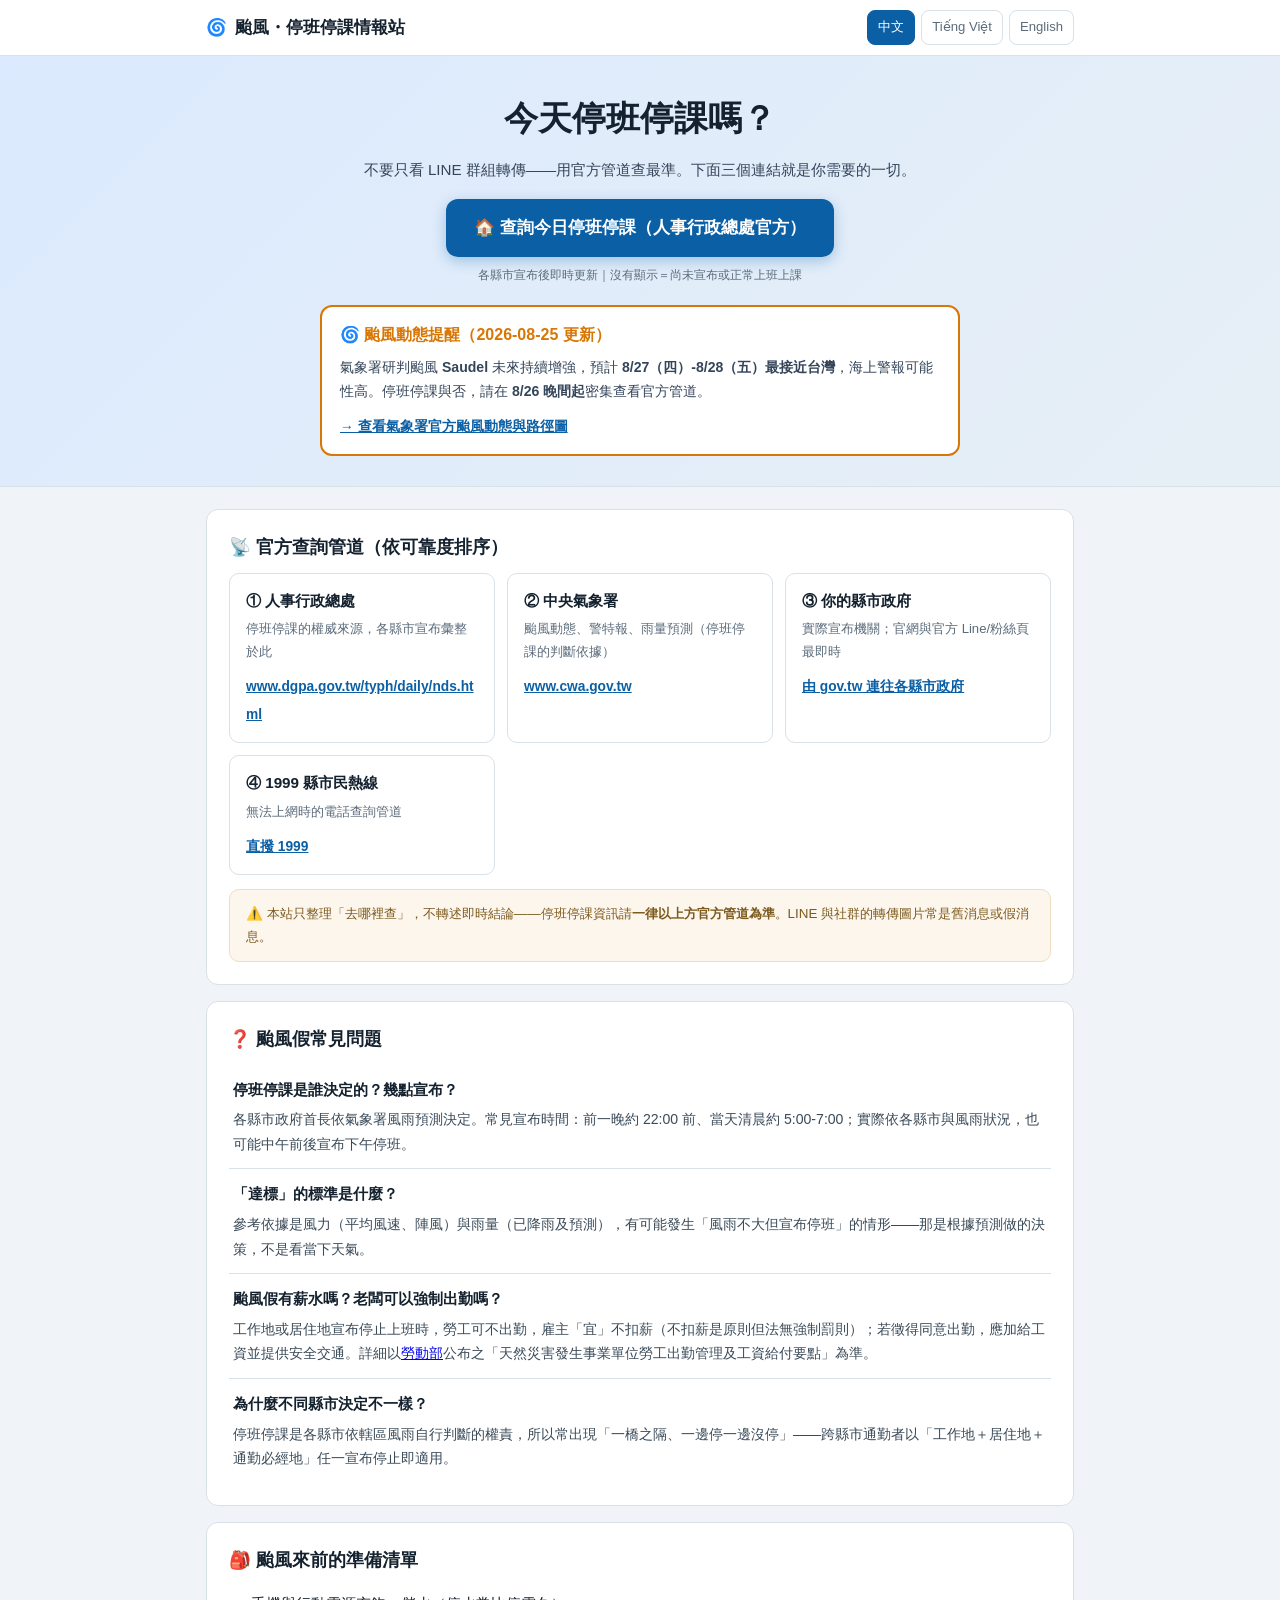
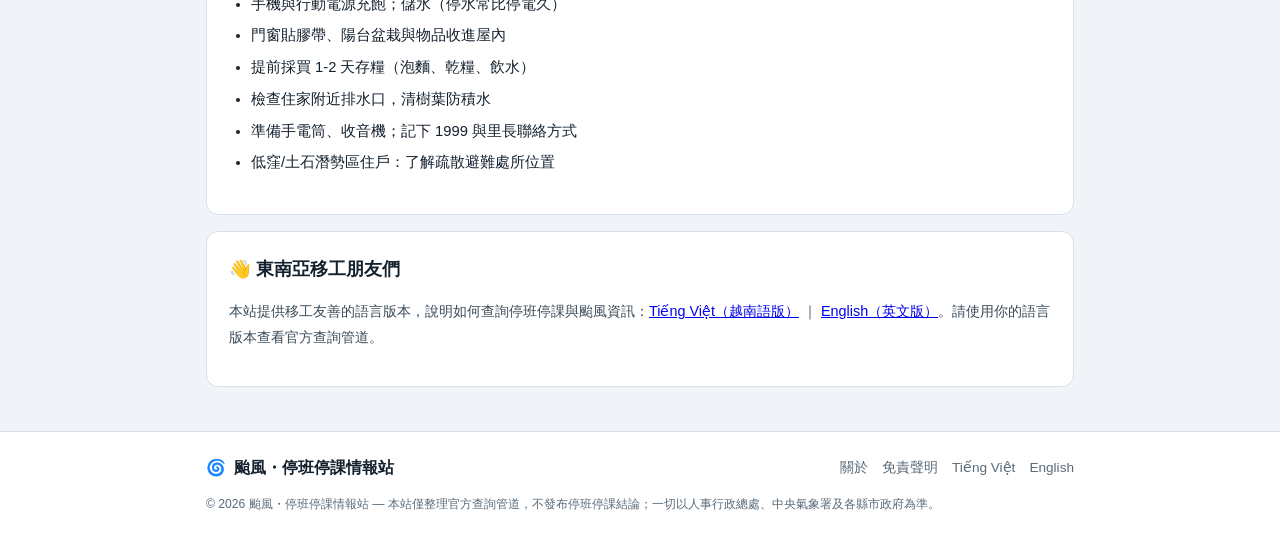
==== index.html @ dcb20fd7 "颱風 Saudel 動態提醒（8/27-28 最接近，CWA 官方連結）——200K+ 訊號時效更新" ====
<!DOCTYPE html>
<html lang="zh-Hant">
<head>
<meta charset="UTF-8">
<meta name="viewport" content="width=device-width, initial-scale=1.0">
<title>今天停班停課嗎？颱風假查詢管道總整理【2026 颱風季】— 颱風・停班停課情報站</title>
<meta name="description" content="颱風假去哪查最準？人事行政總處官方停班停課頁、氣象署颱風動態、各縣市管道一次整理，附颱風假 QA（誰決定、幾點宣布、勞工出勤權益）與防災清單。資訊一律以官方為準。">
<meta name="keywords" content="停班停課, 颱風假, 今天停班停課嗎, 颱風 動態, 停班停課 查詢, 颱風假 勞工權益, 颱風 防災">
<meta name="robots" content="index, follow">
<link rel="canonical" href="https://yam4111887-gif.github.io/typhoon-info/">
<link rel="alternate" hreflang="zh-Hant" href="https://yam4111887-gif.github.io/typhoon-info/">
<link rel="alternate" hreflang="vi" href="https://yam4111887-gif.github.io/typhoon-info/vi/">
<link rel="alternate" hreflang="en" href="https://yam4111887-gif.github.io/typhoon-info/en/">
<meta property="og:type" content="website">
<meta property="og:site_name" content="颱風・停班停課情報站">
<meta property="og:title" content="今天停班停課嗎？官方查詢管道總整理">
<meta property="og:description" content="人事行政總處、氣象署、各縣市管道一次整理＋颱風假 QA。以官方公布為準。">
<link rel="stylesheet" href="style.css">
<script type="application/ld+json">
{
  "@context": "https://schema.org",
  "@type": "FAQPage",
  "mainEntity": [
    { "@type": "Question", "name": "今天到底有沒有停班停課？去哪裡查最準？", "acceptedAnswer": { "@type": "Answer", "text": "最權威的來源是人事行政總處的天然災害停止上班及上課情形頁面，各地方政府宣布後會即時更新；電視與新聞 App 的跑馬燈常有延遲或誤傳，務必以官方頁面為準。" } },
    { "@type": "Question", "name": "颱風假是誰決定的？幾點會宣布？", "acceptedAnswer": { "@type": "Answer", "text": "停班停課由各縣市政府首長依據中央氣象署的風雨預測決定，通常在前一晚（約夜間 10 點前後）或當天清晨（約 5-7 點）宣布，實際時間依各縣市而定。" } },
    { "@type": "Question", "name": "颱風假有薪水嗎？勞工出勤的規定是什麼？", "acceptedAnswer": { "@type": "Answer", "text": "「天然災害停止上班」適用於勞工的原則是：工作地、居住地或上下班必經地宣布停止上班時，勞工可以不出勤，雇主宜不扣薪；若雇主徵得勞工同意出勤，應加給工資並提供交通工具或津貼。詳細規範以勞動部「天然災害發生事業單位勞工出勤管理及工資給付要點」為準。" } }
  ]
}
</script>
</head>
<body>
<header class="site-header">
  <div class="nav-inner">
    <a class="logo" href="index.html"><span class="mark">🌀</span>颱風・停班停課情報站</a>
    <nav class="lang-switch">
      <a class="on" href="index.html">中文</a>
      <a href="vi/">Tiếng Việt</a>
      <a href="en/">English</a>
    </nav>
  </div>
</header>

<section id="hero">
  <h1>今天停班停課嗎？</h1>
  <p class="hero-sub">不要只看 LINE 群組轉傳——用官方管道查最準。下面三個連結就是你需要的一切。</p>
  <a class="btn-big" href="https://www.dgpa.gov.tw/typh/daily/nds.html" target="_blank" rel="noopener">🏠 查詢今日停班停課（人事行政總處官方）</a>
  <span class="btn-note">各縣市宣布後即時更新｜沒有顯示＝尚未宣布或正常上班上課</span>
  <div style="margin-top:18px;background:#fff;border:2px solid #d97706;border-radius:12px;padding:14px 18px;max-width:640px;margin-left:auto;margin-right:auto;text-align:left">
    <strong style="color:#d97706">🌀 颱風動態提醒（2026-08-25 更新）</strong>
    <p style="margin:6px 0 8px;font-size:.88rem;color:#34455a">氣象署研判颱風 <strong>Saudel</strong> 未來持續增強，預計 <strong>8/27（四）-8/28（五）最接近台灣</strong>，海上警報可能性高。停班停課與否，請在 <strong>8/26 晚間起</strong>密集查看官方管道。</p>
    <a style="color:#0b5fa5;font-weight:600;font-size:.86rem" href="https://www.cwa.gov.tw/C/E/TY/TY.html" target="_blank" rel="noopener">→ 查看氣象署官方颱風動態與路徑圖</a>
  </div>
</section>

<main>
  <section class="card">
    <h2>📡 官方查詢管道（依可靠度排序）</h2>
    <div class="channel-grid">
      <div class="channel">
        <h3>① 人事行政總處</h3>
        <p>停班停課的權威來源，各縣市宣布彙整於此</p>
        <a href="https://www.dgpa.gov.tw/typh/daily/nds.html" target="_blank" rel="noopener">www.dgpa.gov.tw/typh/daily/nds.html</a>
      </div>
      <div class="channel">
        <h3>② 中央氣象署</h3>
        <p>颱風動態、警特報、雨量預測（停班停課的判斷依據）</p>
        <a href="https://www.cwa.gov.tw/C/E/index.html" target="_blank" rel="noopener">www.cwa.gov.tw</a>
      </div>
      <div class="channel">
        <h3>③ 你的縣市政府</h3>
        <p>實際宣布機關；官網與官方 Line/粉絲頁最即時</p>
        <a href="https://www.gov.tw" target="_blank" rel="noopener">由 gov.tw 連往各縣市政府</a>
      </div>
      <div class="channel">
        <h3>④ 1999 縣市民熱線</h3>
        <p>無法上網時的電話查詢管道</p>
        <a href="tel:1999">直撥 1999</a>
      </div>
    </div>
    <div class="notice">⚠️ 本站只整理「去哪裡查」，不轉述即時結論——停班停課資訊請<strong>一律以上方官方管道為準</strong>。LINE 與社群的轉傳圖片常是舊消息或假消息。</div>
  </section>

  <section class="card">
    <h2>❓ 颱風假常見問題</h2>
    <div class="faq-item">
      <h3>停班停課是誰決定的？幾點宣布？</h3>
      <p>各縣市政府首長依氣象署風雨預測決定。常見宣布時間：前一晚約 22:00 前、當天清晨約 5:00-7:00；實際依各縣市與風雨狀況，也可能中午前後宣布下午停班。</p>
    </div>
    <div class="faq-item">
      <h3>「達標」的標準是什麼？</h3>
      <p>參考依據是風力（平均風速、陣風）與雨量（已降雨及預測），有可能發生「風雨不大但宣布停班」的情形——那是根據預測做的決策，不是看當下天氣。</p>
    </div>
    <div class="faq-item">
      <h3>颱風假有薪水嗎？老闆可以強制出勤嗎？</h3>
      <p>工作地或居住地宣布停止上班時，勞工可不出勤，雇主「宜」不扣薪（不扣薪是原則但法無強制罰則）；若徵得同意出勤，應加給工資並提供安全交通。詳細以<a href="https://www.mol.gov.tw" target="_blank" rel="noopener">勞動部</a>公布之「天然災害發生事業單位勞工出勤管理及工資給付要點」為準。</p>
    </div>
    <div class="faq-item">
      <h3>為什麼不同縣市決定不一樣？</h3>
      <p>停班停課是各縣市依轄區風雨自行判斷的權責，所以常出現「一橋之隔、一邊停一邊沒停」——跨縣市通勤者以「工作地＋居住地＋通勤必經地」任一宣布停止即適用。</p>
    </div>
  </section>

  <section class="card">
    <h2>🎒 颱風來前的準備清單</h2>
    <ul class="check-list">
      <li>手機與行動電源充飽；儲水（停水常比停電久）</li>
      <li>門窗貼膠帶、陽台盆栽與物品收進屋內</li>
      <li>提前採買 1-2 天存糧（泡麵、乾糧、飲水）</li>
      <li>檢查住家附近排水口，清樹葉防積水</li>
      <li>準備手電筒、收音機；記下 1999 與里長聯絡方式</li>
      <li>低窪/土石潛勢區住戶：了解疏散避難處所位置</li>
    </ul>
  </section>

  <section class="card">
    <h2>👋 東南亞移工朋友們</h2>
    <p style="font-size:.9rem;color:#3a4a58">本站提供移工友善的語言版本，說明如何查詢停班停課與颱風資訊：<a href="vi/">Tiếng Việt（越南語版）</a> ｜ <a href="en/">English（英文版）</a>。請使用你的語言版本查看官方查詢管道。</p>
  </section>
</main>

<footer>
  <div class="footer-inner">
    <div class="logo" style="font-size:1rem"><span class="mark">🌀</span>颱風・停班停課情報站</div>
    <nav class="footer-links">
      <a href="about.html">關於</a>
      <a href="disclaimer.html">免責聲明</a>
      <a href="vi/">Tiếng Việt</a>
      <a href="en/">English</a>
    </nav>
    <div class="footer-note">© 2026 颱風・停班停課情報站 — 本站僅整理官方查詢管道，不發布停班停課結論；一切以人事行政總處、中央氣象署及各縣市政府為準。</div>
  </div>
</footer>
</body>
</html>
---- style.css ----
:root {
  --bg: #f0f4f8;
  --card: #ffffff;
  --text: #14212e;
  --muted: #5b6b7a;
  --primary: #0b5fa5;
  --primary-dark: #094c86;
  --alert: #d97706;
  --border: #d8e0e8;
  --radius: 12px;
}

* { box-sizing: border-box; }

body {
  margin: 0;
  font-family: "Segoe UI", "Microsoft JhengHei", "PingFang TC", sans-serif;
  background: var(--bg);
  color: var(--text);
  line-height: 1.75;
}

.site-header { background: var(--card); border-bottom: 1px solid var(--border); position: sticky; top: 0; z-index: 10; }
.nav-inner { max-width: 900px; margin: 0 auto; padding: 10px 16px; display: flex; align-items: center; gap: 14px; }
.logo { font-weight: 800; font-size: 1.05rem; color: var(--text); text-decoration: none; display: inline-flex; align-items: center; gap: 8px; }
.logo .mark { color: var(--primary); }
.lang-switch { margin-left: auto; display: flex; gap: 6px; }
.lang-switch a { font-size: .82rem; padding: 5px 10px; border-radius: 8px; text-decoration: none; color: var(--muted); border: 1px solid var(--border); }
.lang-switch a.on, .lang-switch a:hover { color: #fff; background: var(--primary); border-color: var(--primary); }

#hero { background: linear-gradient(135deg, #dbeafe 0%, #e7eff6 100%); border-bottom: 1px solid var(--border); text-align: center; padding: 34px 16px 30px; }
#hero h1 { margin: 0 0 8px; font-size: clamp(1.5rem, 4.5vw, 2.1rem); }
.hero-sub { max-width: 620px; margin: 0 auto 16px; color: #34455a; font-size: .95rem; }

.btn-big {
  display: inline-flex; align-items: center; gap: 8px; background: var(--primary); color: #fff;
  font-size: 1.05rem; font-weight: 700; padding: 14px 28px; border-radius: 12px; text-decoration: none;
  box-shadow: 0 4px 14px rgba(11, 95, 165, .3);
}
.btn-big:hover { background: var(--primary-dark); }
.btn-note { display: block; margin-top: 8px; font-size: .78rem; color: var(--muted); }

main { max-width: 900px; margin: 22px auto 44px; padding: 0 16px; }

.card { background: var(--card); border: 1px solid var(--border); border-radius: var(--radius); padding: 22px; margin-top: 16px; }
.card h2 { margin: 0 0 10px; font-size: 1.1rem; }

.channel-grid { display: grid; grid-template-columns: repeat(auto-fit, minmax(250px, 1fr)); gap: 12px; }
.channel { border: 1px solid var(--border); border-radius: 10px; padding: 14px 16px; }
.channel h3 { margin: 0 0 4px; font-size: .95rem; }
.channel p { margin: 0 0 8px; font-size: .82rem; color: var(--muted); }
.channel a { color: var(--primary); font-size: .86rem; font-weight: 600; word-break: break-all; }

.faq-item { border-bottom: 1px solid var(--border); padding: 12px 4px; }
.faq-item:last-child { border-bottom: none; }
.faq-item h3 { margin: 0 0 4px; font-size: .95rem; }
.faq-item p { margin: 0; font-size: .88rem; color: #3a4a58; }

.notice { background: #fdf6ec; border: 1px solid #f0dcc0; border-radius: 10px; padding: 12px 16px; font-size: .84rem; color: #7c5a1e; margin-top: 14px; }
.notice a, .page a { color: var(--primary); }

.check-list { padding-left: 22px; }
.check-list li { margin: 6px 0; font-size: .92rem; }

.page { max-width: 760px; margin: 32px auto 48px; padding: 0 16px; }
.page h1 { font-size: 1.5rem; margin-bottom: 4px; }
.page-date { color: var(--muted); font-size: .82rem; margin-bottom: 22px; }
.page h2 { font-size: 1.12rem; margin-top: 28px; border-left: 4px solid var(--primary); padding-left: 10px; }
.page p, .page li { font-size: .95rem; color: #33413a; }

footer { border-top: 1px solid var(--border); background: var(--card); margin-top: 30px; }
.footer-inner { max-width: 900px; margin: 0 auto; padding: 22px 16px; display: flex; flex-wrap: wrap; gap: 12px; align-items: center; }
.footer-links { display: flex; gap: 14px; flex-wrap: wrap; margin-left: auto; }
.footer-links a { color: var(--muted); text-decoration: none; font-size: .85rem; }
.footer-note { width: 100%; color: var(--muted); font-size: .76rem; }
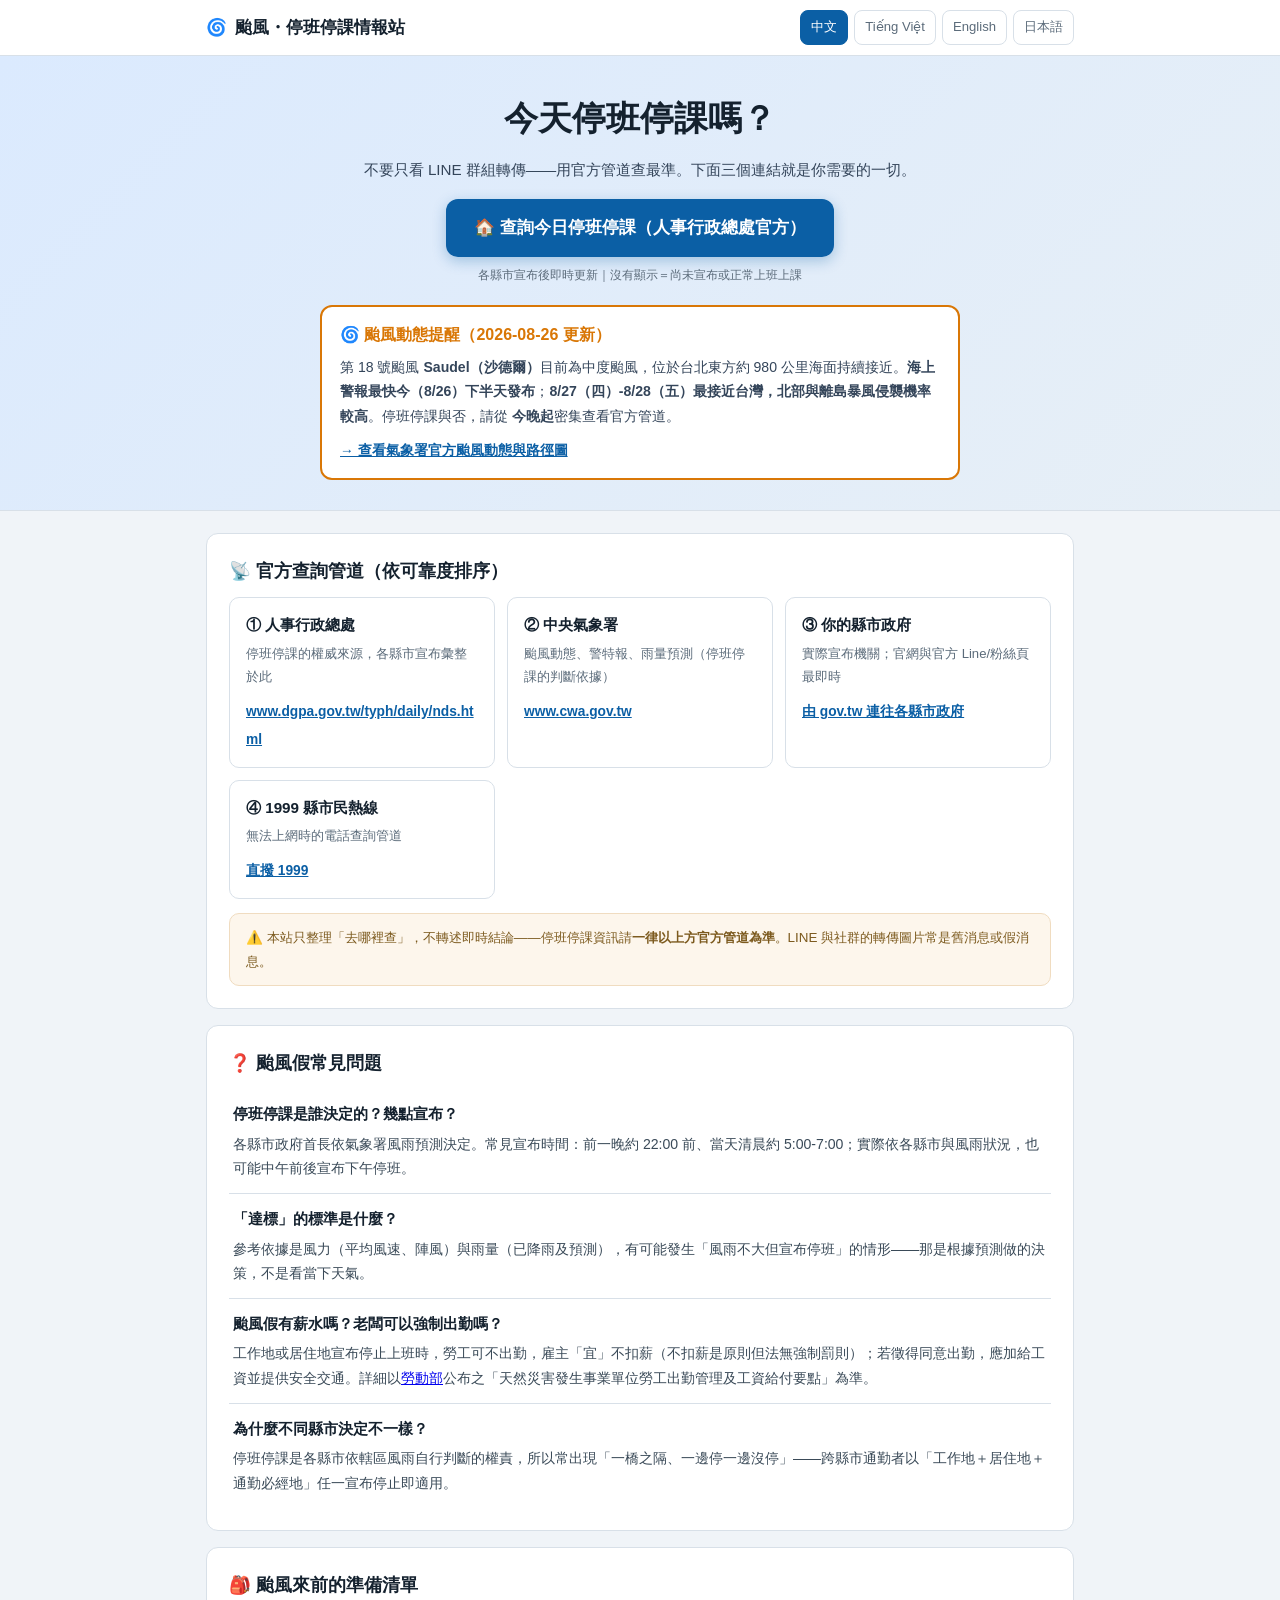
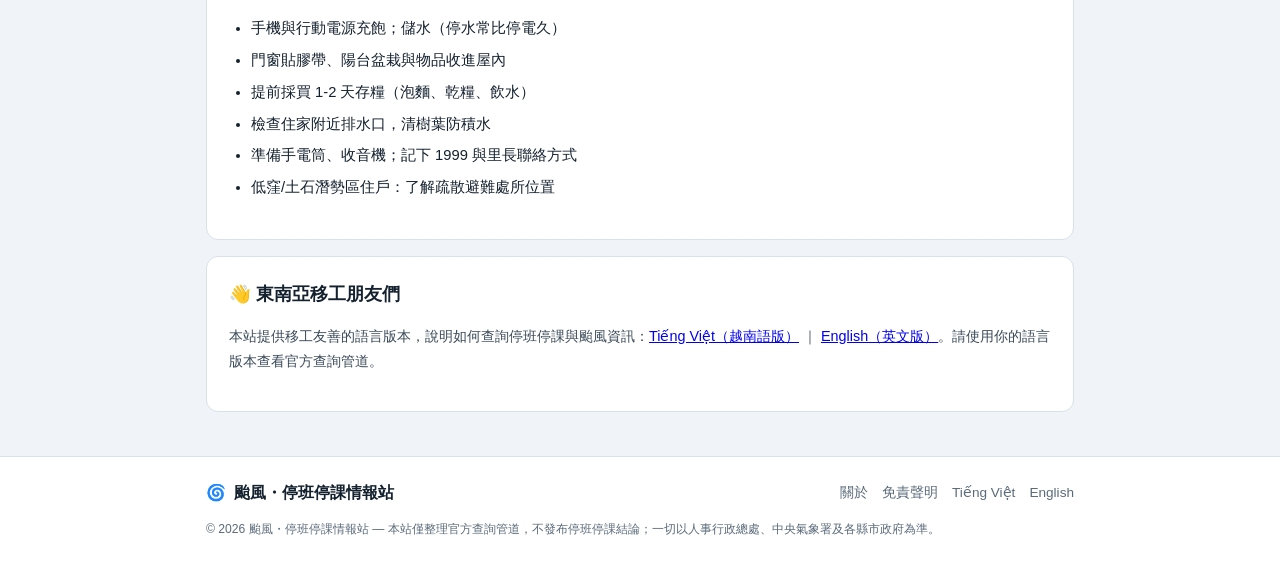
==== commit 96dbe50d: "颱風站更新：Saudel 8/26 動態（中颱、海警今下半天）＋日文版上線（四語） - 中文首頁動態卡更新至 8/26：第18號颱風沙德爾、台北東方980km、海警最快今日下半天、8/27-28 北部" ====
--- a/index.html
+++ b/index.html
@@ -11,6 +11,7 @@
 <link rel="alternate" hreflang="zh-Hant" href="https://yam4111887-gif.github.io/typhoon-info/">
 <link rel="alternate" hreflang="vi" href="https://yam4111887-gif.github.io/typhoon-info/vi/">
 <link rel="alternate" hreflang="en" href="https://yam4111887-gif.github.io/typhoon-info/en/">
+<link rel="alternate" hreflang="ja" href="https://yam4111887-gif.github.io/typhoon-info/ja/">
 <meta property="og:type" content="website">
 <meta property="og:site_name" content="颱風・停班停課情報站">
 <meta property="og:title" content="今天停班停課嗎？官方查詢管道總整理">
@@ -36,6 +37,7 @@
       <a class="on" href="index.html">中文</a>
       <a href="vi/">Tiếng Việt</a>
       <a href="en/">English</a>
+      <a href="ja/">日本語</a>
     </nav>
   </div>
 </header>
@@ -46,8 +48,8 @@
   <a class="btn-big" href="https://www.dgpa.gov.tw/typh/daily/nds.html" target="_blank" rel="noopener">🏠 查詢今日停班停課（人事行政總處官方）</a>
   <span class="btn-note">各縣市宣布後即時更新｜沒有顯示＝尚未宣布或正常上班上課</span>
   <div style="margin-top:18px;background:#fff;border:2px solid #d97706;border-radius:12px;padding:14px 18px;max-width:640px;margin-left:auto;margin-right:auto;text-align:left">
-    <strong style="color:#d97706">🌀 颱風動態提醒（2026-08-25 更新）</strong>
-    <p style="margin:6px 0 8px;font-size:.88rem;color:#34455a">氣象署研判颱風 <strong>Saudel</strong> 未來持續增強，預計 <strong>8/27（四）-8/28（五）最接近台灣</strong>，海上警報可能性高。停班停課與否，請在 <strong>8/26 晚間起</strong>密集查看官方管道。</p>
+    <strong style="color:#d97706">🌀 颱風動態提醒（2026-08-26 更新）</strong>
+    <p style="margin:6px 0 8px;font-size:.88rem;color:#34455a">第 18 號颱風 <strong>Saudel（沙德爾）</strong>目前為中度颱風，位於台北東方約 980 公里海面持續接近。<strong>海上警報最快今（8/26）下半天發布</strong>；<strong>8/27（四）-8/28（五）最接近台灣，北部與離島暴風侵襲機率較高</strong>。停班停課與否，請從 <strong>今晚起</strong>密集查看官方管道。</p>
     <a style="color:#0b5fa5;font-weight:600;font-size:.86rem" href="https://www.cwa.gov.tw/C/E/TY/TY.html" target="_blank" rel="noopener">→ 查看氣象署官方颱風動態與路徑圖</a>
   </div>
 </section>
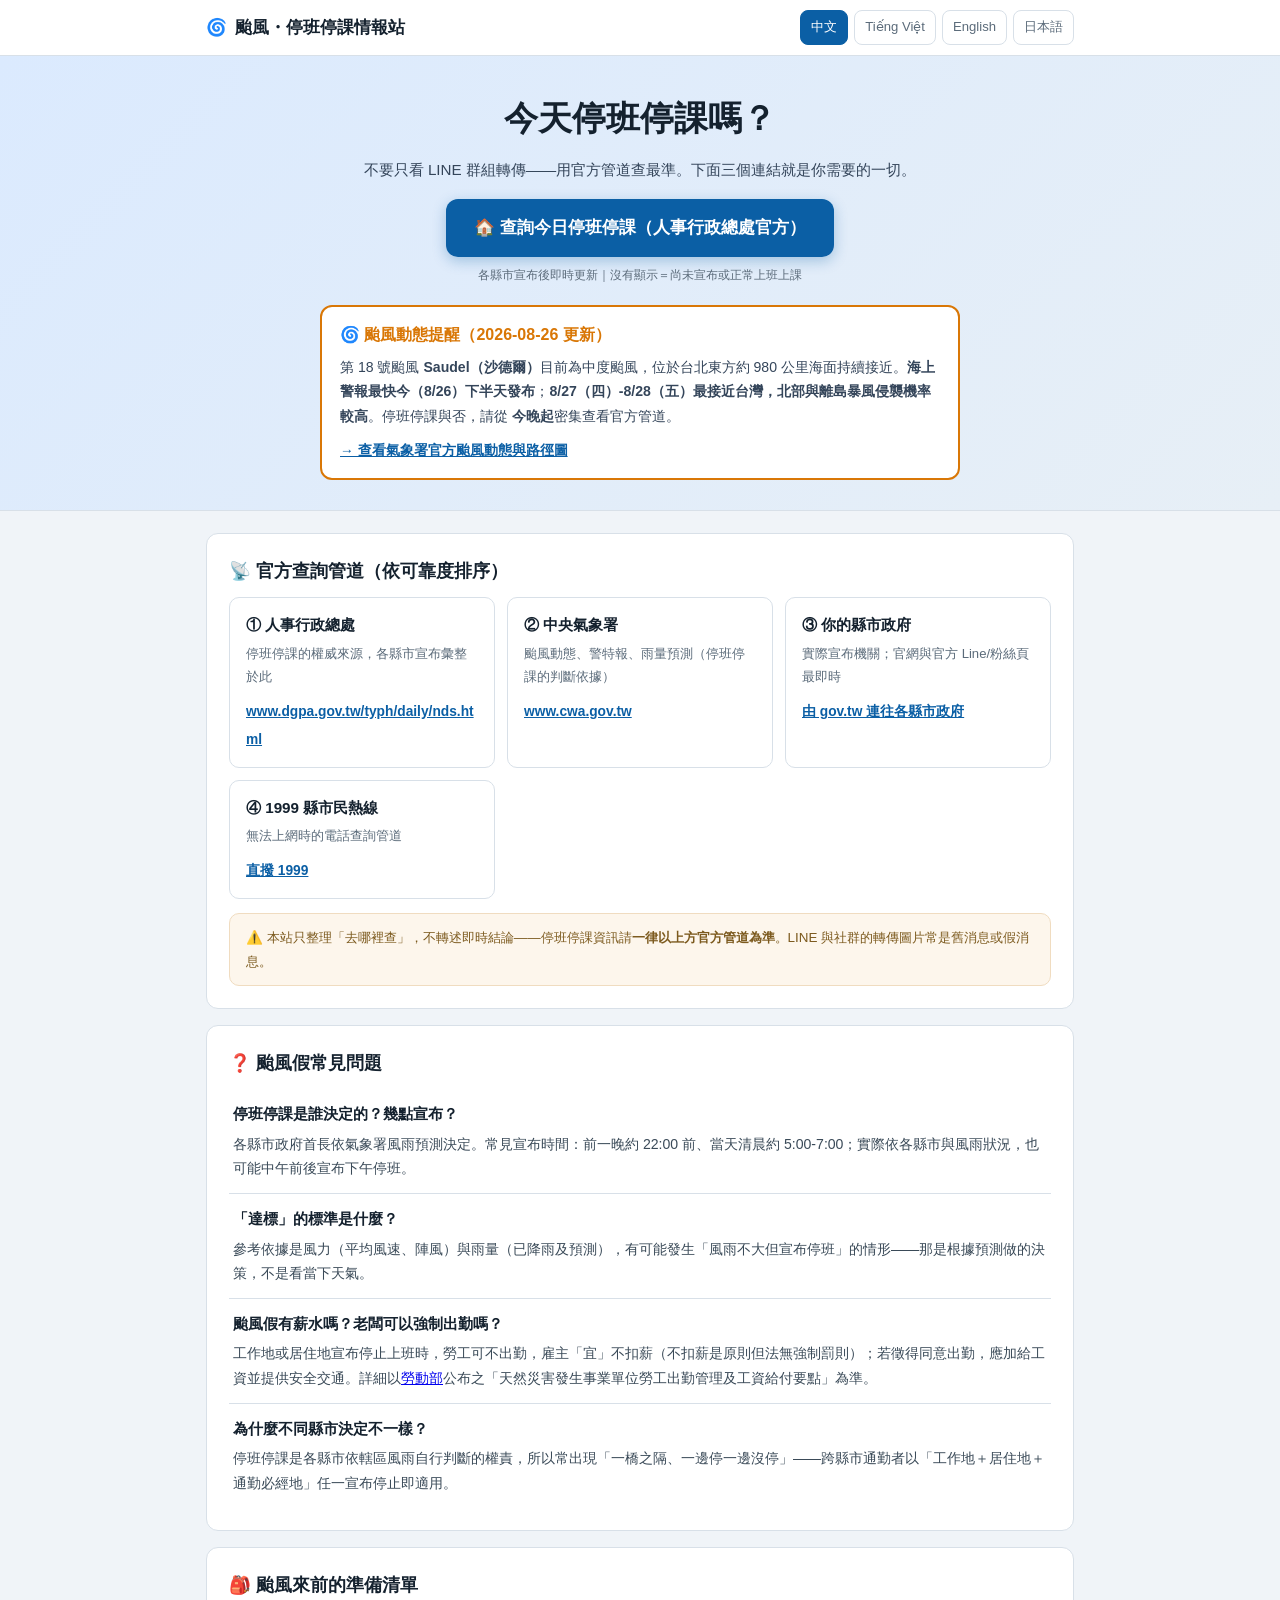
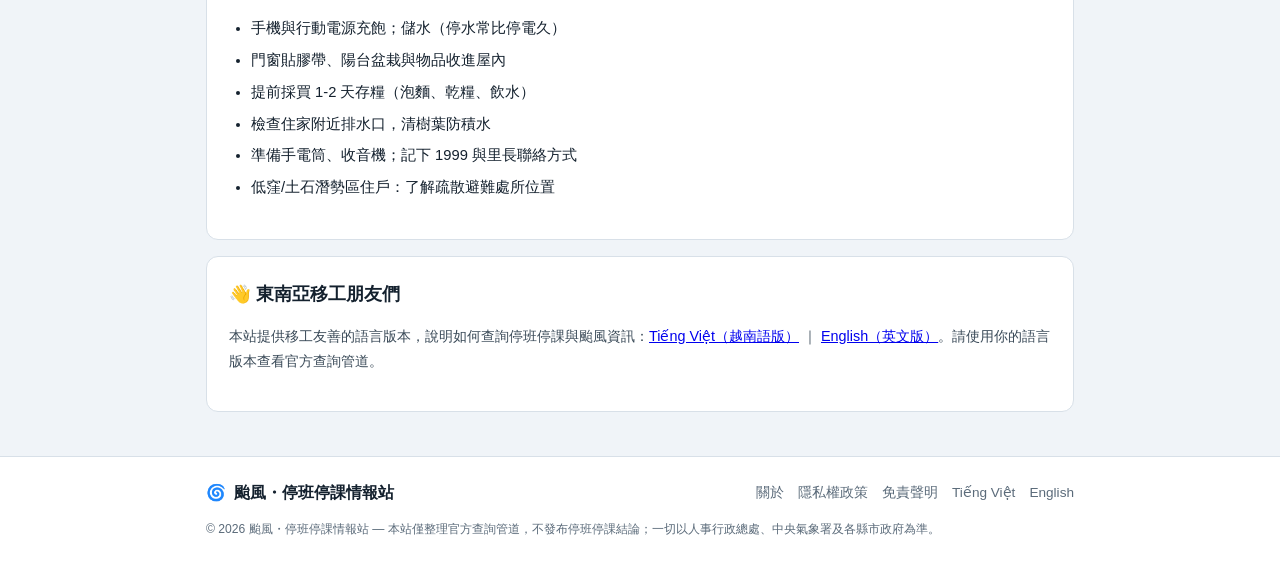
==== commit 07ce7c78: "docs(legal): P2 gap-fill — governing law (Taiwan), GDPR rights, data controller & retention periods " ====
--- a/index.html
+++ b/index.html
@@ -7,6 +7,7 @@
 <meta name="description" content="颱風假去哪查最準？人事行政總處官方停班停課頁、氣象署颱風動態、各縣市管道一次整理，附颱風假 QA（誰決定、幾點宣布、勞工出勤權益）與防災清單。資訊一律以官方為準。">
 <meta name="keywords" content="停班停課, 颱風假, 今天停班停課嗎, 颱風 動態, 停班停課 查詢, 颱風假 勞工權益, 颱風 防災">
 <meta name="robots" content="index, follow">
+<meta name="google-site-verification" content="uClyHOqctJ-RXdAOLDhKgkXRgO4AR02X2c3ocd_wlfQ">
 <link rel="canonical" href="https://yam4111887-gif.github.io/typhoon-info/">
 <link rel="alternate" hreflang="zh-Hant" href="https://yam4111887-gif.github.io/typhoon-info/">
 <link rel="alternate" hreflang="vi" href="https://yam4111887-gif.github.io/typhoon-info/vi/">
@@ -125,6 +126,7 @@
     <div class="logo" style="font-size:1rem"><span class="mark">🌀</span>颱風・停班停課情報站</div>
     <nav class="footer-links">
       <a href="about.html">關於</a>
+      <a href="privacy.html">隱私權政策</a>
       <a href="disclaimer.html">免責聲明</a>
       <a href="vi/">Tiếng Việt</a>
       <a href="en/">English</a>
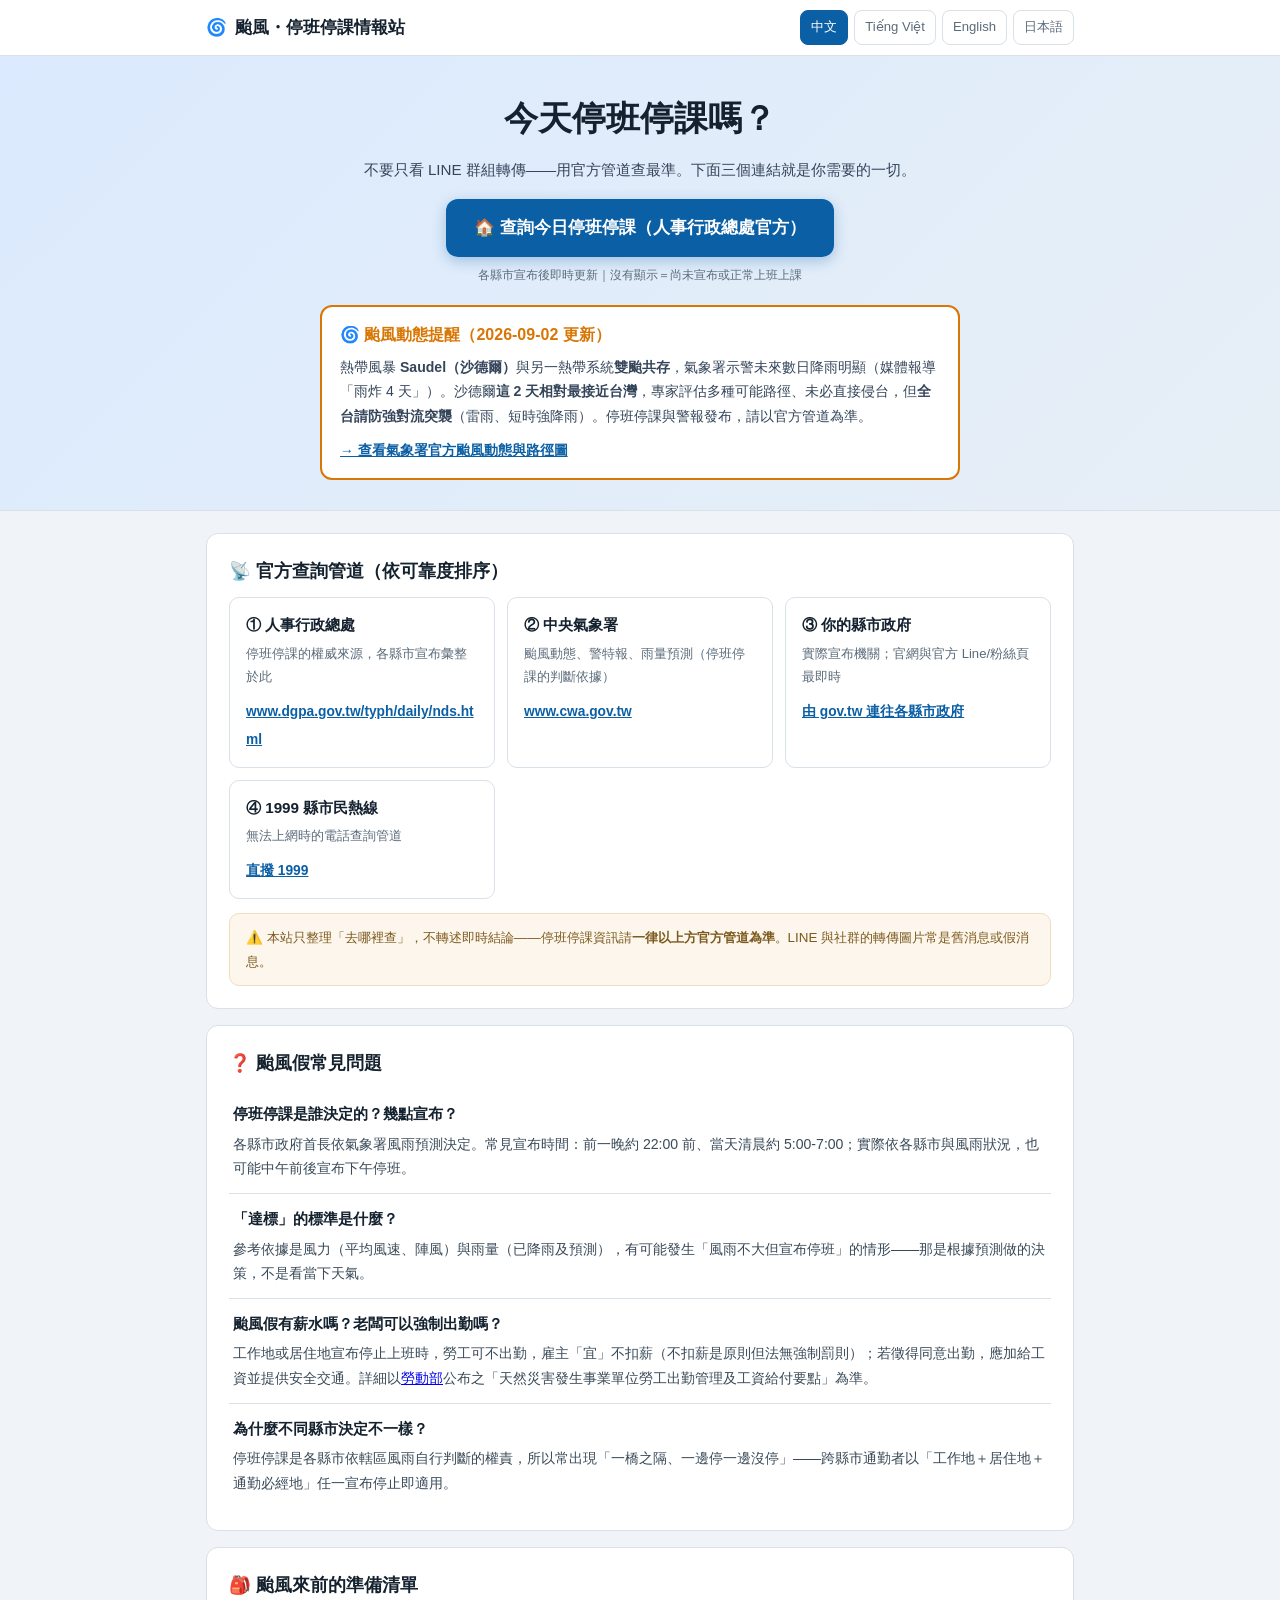
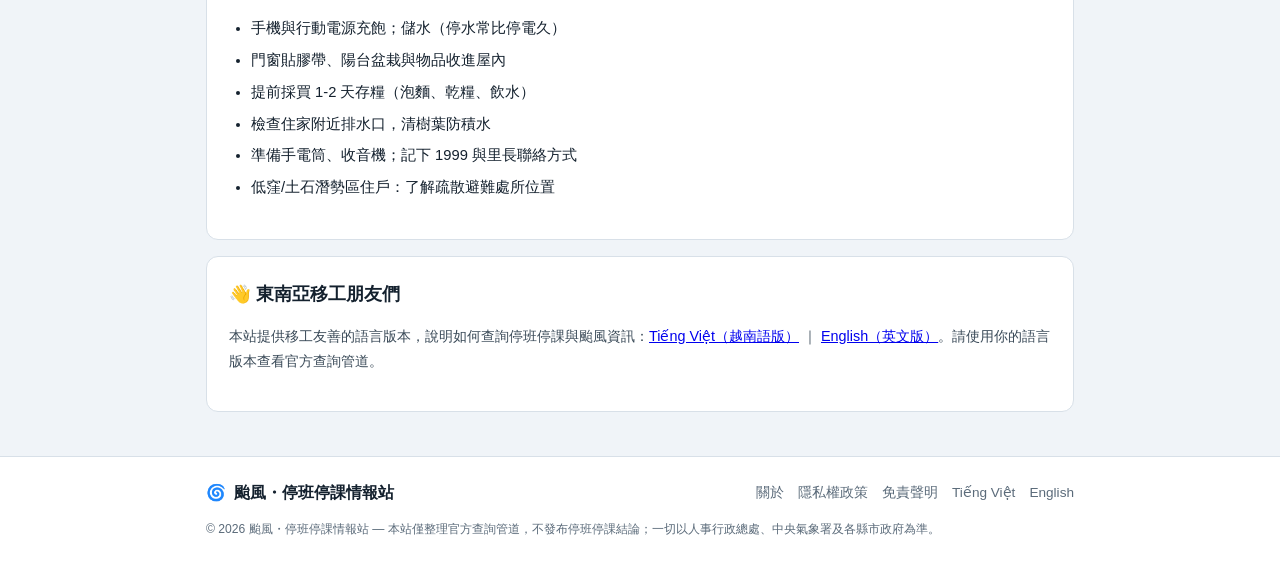
==== commit 42747706: "沙德爾卡更新：09-02 雙颱共存、2天內最近台、防強對流（熱搜 1000+ 卡位）" ====
--- a/index.html
+++ b/index.html
@@ -49,8 +49,8 @@
   <a class="btn-big" href="https://www.dgpa.gov.tw/typh/daily/nds.html" target="_blank" rel="noopener">🏠 查詢今日停班停課（人事行政總處官方）</a>
   <span class="btn-note">各縣市宣布後即時更新｜沒有顯示＝尚未宣布或正常上班上課</span>
   <div style="margin-top:18px;background:#fff;border:2px solid #d97706;border-radius:12px;padding:14px 18px;max-width:640px;margin-left:auto;margin-right:auto;text-align:left">
-    <strong style="color:#d97706">🌀 颱風動態提醒（2026-08-26 更新）</strong>
-    <p style="margin:6px 0 8px;font-size:.88rem;color:#34455a">第 18 號颱風 <strong>Saudel（沙德爾）</strong>目前為中度颱風，位於台北東方約 980 公里海面持續接近。<strong>海上警報最快今（8/26）下半天發布</strong>；<strong>8/27（四）-8/28（五）最接近台灣，北部與離島暴風侵襲機率較高</strong>。停班停課與否，請從 <strong>今晚起</strong>密集查看官方管道。</p>
+    <strong style="color:#d97706">🌀 颱風動態提醒（2026-09-02 更新）</strong>
+    <p style="margin:6px 0 8px;font-size:.88rem;color:#34455a">熱帶風暴 <strong>Saudel（沙德爾）</strong>與另一熱帶系統<strong>雙颱共存</strong>，氣象署示警未來數日降雨明顯（媒體報導「雨炸 4 天」）。沙德爾<strong>這 2 天相對最接近台灣</strong>，專家評估多種可能路徑、未必直接侵台，但<strong>全台請防強對流突襲</strong>（雷雨、短時強降雨）。停班停課與警報發布，請以官方管道為準。</p>
     <a style="color:#0b5fa5;font-weight:600;font-size:.86rem" href="https://www.cwa.gov.tw/C/E/TY/TY.html" target="_blank" rel="noopener">→ 查看氣象署官方颱風動態與路徑圖</a>
   </div>
 </section>
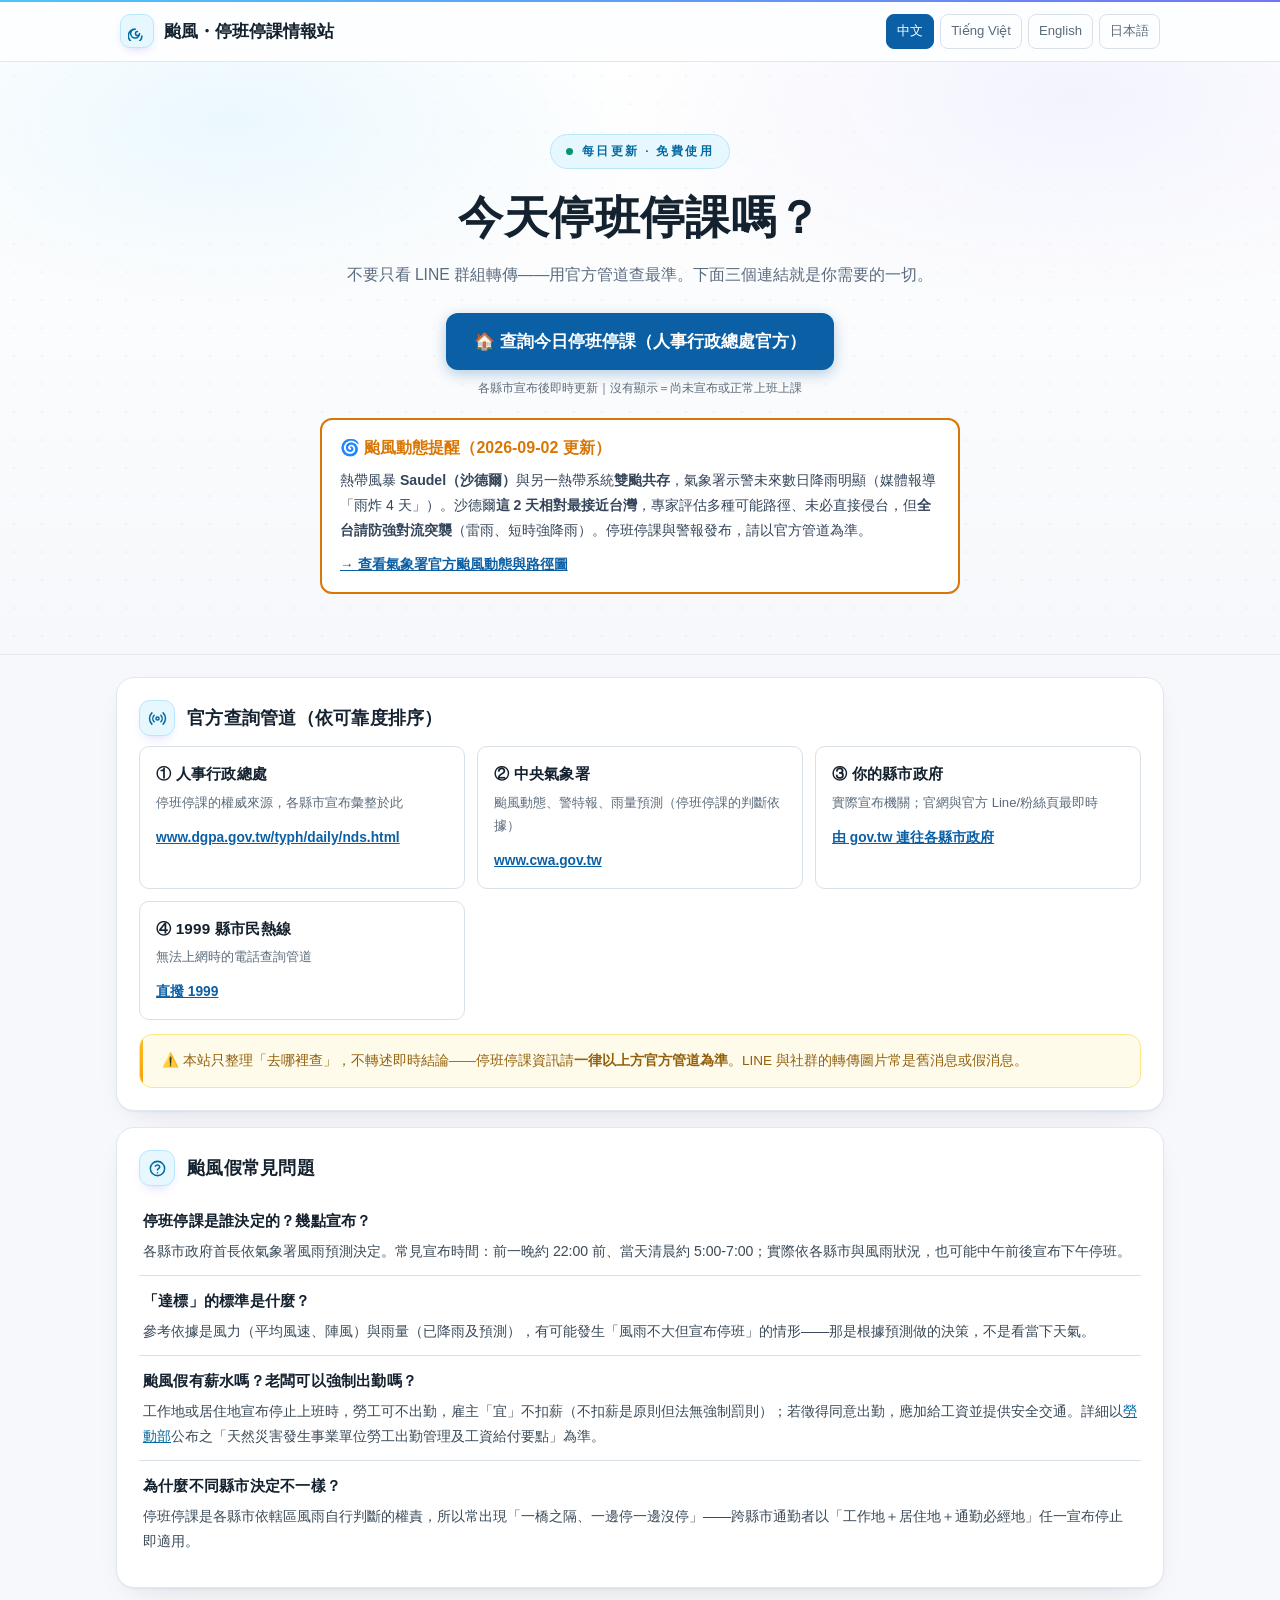
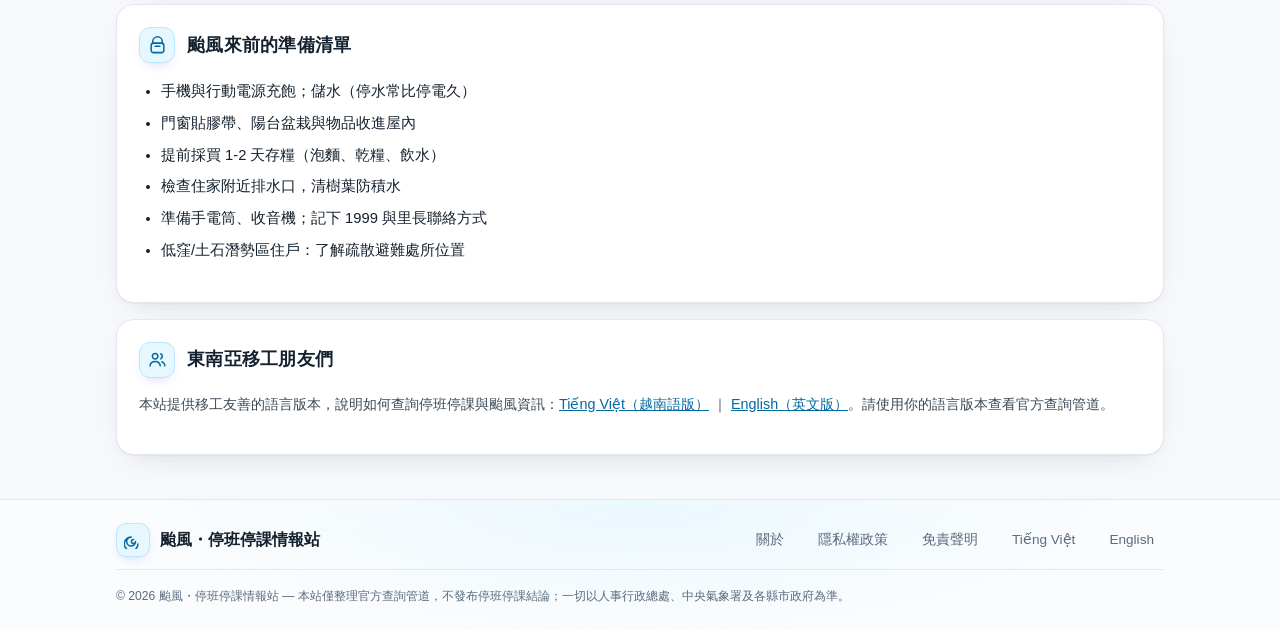
==== commit fcbd8fca: "設計系統 v2-light：玻璃導覽＋hero 光暈＋圖示座＋無障礙升級 - 套用共通 v2-light chrome（後置覆蓋，站內元件不動）：白玻璃 sticky 導覽+漸層髮絲線、hero 雙光" ====
--- a/index.html
+++ b/index.html
@@ -18,6 +18,8 @@
 <meta property="og:title" content="今天停班停課嗎？官方查詢管道總整理">
 <meta property="og:description" content="人事行政總處、氣象署、各縣市管道一次整理＋颱風假 QA。以官方公布為準。">
 <link rel="stylesheet" href="style.css">
+<meta name="theme-color" content="#f2f6fa">
+<link rel="icon" href="favicon.svg" type="image/svg+xml">
 <script type="application/ld+json">
 {
   "@context": "https://schema.org",
@@ -31,9 +33,10 @@
 </script>
 </head>
 <body>
+<a class="skip-link" href="#main-content">跳到主要內容</a>
 <header class="site-header">
   <div class="nav-inner">
-    <a class="logo" href="index.html"><span class="mark">🌀</span>颱風・停班停課情報站</a>
+    <a class="logo" href="index.html"><span class="mark"><svg width="19" height="19" viewBox="0 0 24 24" fill="none" stroke="currentColor" stroke-width="1.9" stroke-linecap="round" stroke-linejoin="round" aria-hidden="true"><path d="M12 12a2.6 2.6 0 1 0 2.6 2.6A5.6 5.6 0 1 1 9 9a8.6 8.6 0 1 0 8.6 8.6"/></svg></span>颱風・停班停課情報站</a>
     <nav class="lang-switch">
       <a class="on" href="index.html">中文</a>
       <a href="vi/">Tiếng Việt</a>
@@ -44,6 +47,7 @@
 </header>
 
 <section id="hero">
+  <p class="hero-eyebrow"><span class="dot"></span>每日更新 · 免費使用</p>
   <h1>今天停班停課嗎？</h1>
   <p class="hero-sub">不要只看 LINE 群組轉傳——用官方管道查最準。下面三個連結就是你需要的一切。</p>
   <a class="btn-big" href="https://www.dgpa.gov.tw/typh/daily/nds.html" target="_blank" rel="noopener">🏠 查詢今日停班停課（人事行政總處官方）</a>
@@ -55,9 +59,9 @@
   </div>
 </section>
 
-<main>
+<main id="main-content">
   <section class="card">
-    <h2>📡 官方查詢管道（依可靠度排序）</h2>
+    <h2><span class="h2i" aria-hidden="true"><svg width="19" height="19" viewBox="0 0 24 24" fill="none" stroke="currentColor" stroke-width="1.9" stroke-linecap="round" stroke-linejoin="round" aria-hidden="true"><path d="M4.9 19.1a10 10 0 0 1 0-14.2M7.8 16.2a6 6 0 0 1 0-8.4M16.2 7.8a6 6 0 0 1 0 8.4M19.1 4.9a10 10 0 0 1 0 14.2"/><circle cx="12" cy="12" r="2"/></svg></span>官方查詢管道（依可靠度排序）</h2>
     <div class="channel-grid">
       <div class="channel">
         <h3>① 人事行政總處</h3>
@@ -84,7 +88,7 @@
   </section>
 
   <section class="card">
-    <h2>❓ 颱風假常見問題</h2>
+    <h2><span class="h2i" aria-hidden="true"><svg width="19" height="19" viewBox="0 0 24 24" fill="none" stroke="currentColor" stroke-width="1.9" stroke-linecap="round" stroke-linejoin="round" aria-hidden="true"><circle cx="12" cy="12" r="9"/><path d="M9.3 9a3 3 0 0 1 5.5 1c0 2-2.8 2.3-2.8 4M12 17.4h.01"/></svg></span>颱風假常見問題</h2>
     <div class="faq-item">
       <h3>停班停課是誰決定的？幾點宣布？</h3>
       <p>各縣市政府首長依氣象署風雨預測決定。常見宣布時間：前一晚約 22:00 前、當天清晨約 5:00-7:00；實際依各縣市與風雨狀況，也可能中午前後宣布下午停班。</p>
@@ -104,7 +108,7 @@
   </section>
 
   <section class="card">
-    <h2>🎒 颱風來前的準備清單</h2>
+    <h2><span class="h2i" aria-hidden="true"><svg width="19" height="19" viewBox="0 0 24 24" fill="none" stroke="currentColor" stroke-width="1.9" stroke-linecap="round" stroke-linejoin="round" aria-hidden="true"><path d="M6 9V7a6 6 0 0 1 12 0v2"/><rect x="4" y="9" width="16" height="12" rx="3"/><path d="M9 13h6"/></svg></span>颱風來前的準備清單</h2>
     <ul class="check-list">
       <li>手機與行動電源充飽；儲水（停水常比停電久）</li>
       <li>門窗貼膠帶、陽台盆栽與物品收進屋內</li>
@@ -116,14 +120,14 @@
   </section>
 
   <section class="card">
-    <h2>👋 東南亞移工朋友們</h2>
+    <h2><span class="h2i" aria-hidden="true"><svg width="19" height="19" viewBox="0 0 24 24" fill="none" stroke="currentColor" stroke-width="1.9" stroke-linecap="round" stroke-linejoin="round" aria-hidden="true"><circle cx="9" cy="8" r="3.5"/><path d="M2.5 20c.5-3.5 3-5.5 6.5-5.5s6 2 6.5 5.5"/><path d="M16 4.8a3.5 3.5 0 0 1 0 6.4M17.5 14.8c2 .8 3.5 2.6 4 5.2"/></svg></span>東南亞移工朋友們</h2>
     <p style="font-size:.9rem;color:#3a4a58">本站提供移工友善的語言版本，說明如何查詢停班停課與颱風資訊：<a href="vi/">Tiếng Việt（越南語版）</a> ｜ <a href="en/">English（英文版）</a>。請使用你的語言版本查看官方查詢管道。</p>
   </section>
 </main>
 
 <footer>
   <div class="footer-inner">
-    <div class="logo" style="font-size:1rem"><span class="mark">🌀</span>颱風・停班停課情報站</div>
+    <div class="logo" style="font-size:1rem"><span class="mark"><svg width="19" height="19" viewBox="0 0 24 24" fill="none" stroke="currentColor" stroke-width="1.9" stroke-linecap="round" stroke-linejoin="round" aria-hidden="true"><path d="M12 12a2.6 2.6 0 1 0 2.6 2.6A5.6 5.6 0 1 1 9 9a8.6 8.6 0 1 0 8.6 8.6"/></svg></span>颱風・停班停課情報站</div>
     <nav class="footer-links">
       <a href="about.html">關於</a>
       <a href="privacy.html">隱私權政策</a>
--- a/style.css
+++ b/style.css
@@ -73,3 +73,386 @@
 .footer-links { display: flex; gap: 14px; flex-wrap: wrap; margin-left: auto; }
 .footer-links a { color: var(--muted); text-decoration: none; font-size: .85rem; }
 .footer-note { width: 100%; color: var(--muted); font-size: .76rem; }
+
+
+/* ---- 本站強調色（v2-light 注入） ---- */
+:root {
+  --acc-deep: #0369a1;
+  --acc-bright: #38bdf8;
+  --acc-pair: #6366f1;
+  --acc-soft-fill: #e7f7fe;
+  --acc-soft-line: #b9e8fd;
+  --acc-shadow: #b9baf9;
+  --acc-glow: #ebf8fe;
+  --acc-glow2: #f3f3fe;
+}
+
+/* ==========================================================================
+   v2-LIGHT CHROME OVERLAY — 2026-11-21
+   附加在各淺色靜態站 style.css 之後（後者覆蓋前者）：
+   只統一 chrome（導覽/hero/卡片骨架/badge/頁腳）＋tokens，不動站內特殊元件。
+   每站由 codemod 注入 :root 的 --acc 系列強調色。
+   ========================================================================== */
+
+:root {
+  --bg2: #f6f8fb;
+  --card2: #ffffff;
+  --card3: #f8fafc;
+  --line2: #e2e8f0;
+  --line3: #cbd5e1;
+  --muted2: #5b6b7f;
+  --ok2: #059669;
+  --grad2: linear-gradient(135deg, var(--acc-bright), var(--acc-pair));
+  --shadow2: 0 1px 2px rgba(15, 23, 42, .05), 0 12px 32px -18px rgba(15, 23, 42, .18);
+  --pop2: 0 18px 40px -18px rgba(15, 23, 42, .22), 0 0 0 1px var(--acc-soft-line);
+}
+
+* { box-sizing: border-box; }
+html { scroll-behavior: smooth; }
+[id] { scroll-margin-top: 90px; }
+
+body {
+  background:
+    radial-gradient(900px 420px at 88% -160px, var(--acc-glow), transparent 62%),
+    radial-gradient(760px 380px at 6% -140px, var(--acc-glow2), transparent 62%),
+    var(--bg2);
+  background-attachment: fixed;
+  color: var(--text);
+  -webkit-font-smoothing: antialiased;
+}
+
+::selection { background: var(--acc-soft-fill); }
+
+:focus-visible {
+  outline: 2px solid var(--acc-deep);
+  outline-offset: 3px;
+  border-radius: 6px;
+}
+
+.skip-link {
+  position: fixed;
+  top: -60px;
+  left: 16px;
+  z-index: 100;
+  padding: 10px 18px;
+  background: var(--acc-deep);
+  color: #fff;
+  font-weight: 700;
+  font-size: .88rem;
+  border-radius: 0 0 10px 10px;
+  transition: top .18s ease;
+}
+.skip-link:focus { top: 0; text-decoration: none; }
+
+/* ---------- 導覽：白玻璃 ---------- */
+.site-header {
+  position: sticky;
+  top: 0;
+  z-index: 50;
+  background: rgba(255, 255, 255, .82);
+  -webkit-backdrop-filter: blur(14px) saturate(150%);
+  backdrop-filter: blur(14px) saturate(150%);
+  border-bottom: 1px solid var(--line2);
+}
+.site-header::before {
+  content: "";
+  display: block;
+  height: 2px;
+  background: var(--grad2);
+  opacity: .9;
+}
+.nav-inner {
+  max-width: 1080px;
+  margin: 0 auto;
+  padding: 12px 20px;
+  display: flex;
+  align-items: center;
+  gap: 18px;
+}
+.logo {
+  font-weight: 800;
+  font-size: 1.08rem;
+  color: var(--text) !important;
+  text-decoration: none !important;
+  display: inline-flex;
+  align-items: center;
+  gap: 10px;
+  white-space: nowrap;
+}
+.logo .mark {
+  display: inline-flex;
+  align-items: center;
+  justify-content: center;
+  width: 34px;
+  height: 34px;
+  border-radius: 10px;
+  background: var(--acc-soft-fill);
+  border: 1px solid var(--acc-soft-line);
+  box-shadow: 0 4px 12px -6px var(--acc-shadow);
+  color: var(--acc-deep);
+}
+.logo .mark svg { display: block; }
+.nav-links { display: flex; gap: 2px; flex-wrap: wrap; margin-left: auto; }
+.nav-links a {
+  color: var(--muted2);
+  text-decoration: none !important;
+  font-size: .875rem;
+  font-weight: 500;
+  padding: 7px 11px;
+  border-radius: 9px;
+  border: 1px solid transparent;
+  transition: color .16s, background .16s, border-color .16s;
+}
+.nav-links a:hover {
+  color: var(--text);
+  background: var(--acc-soft-fill);
+  border-color: var(--acc-soft-line);
+}
+
+/* ---------- Hero ---------- */
+#hero {
+  position: relative;
+  overflow: hidden;
+  text-align: center;
+  padding: 72px 20px 60px;
+  border-bottom: 1px solid var(--line2);
+  background:
+    radial-gradient(620px 300px at 18% 10%, var(--acc-glow), transparent 65%),
+    radial-gradient(700px 330px at 84% 6%, var(--acc-glow2), transparent 65%),
+    radial-gradient(rgba(15, 23, 42, .045) 1px, transparent 1px),
+    linear-gradient(180deg, #ffffff 0%, var(--bg2) 100%);
+  background-size: auto, auto, 28px 28px, auto;
+}
+#hero::after {
+  content: "";
+  position: absolute;
+  left: 50%;
+  bottom: -1px;
+  width: min(560px, 72%);
+  height: 1px;
+  transform: translateX(-50%);
+  background: linear-gradient(90deg, transparent, var(--acc-bright), var(--acc-pair), transparent);
+  opacity: .8;
+}
+.hero-eyebrow {
+  display: inline-flex;
+  align-items: center;
+  gap: 9px;
+  margin: 0 0 20px;
+  padding: 6px 15px;
+  font-size: .74rem;
+  font-weight: 700;
+  letter-spacing: .2em;
+  color: var(--acc-deep);
+  background: var(--acc-soft-fill);
+  border: 1px solid var(--acc-soft-line);
+  border-radius: 999px;
+}
+.hero-eyebrow .dot {
+  width: 7px;
+  height: 7px;
+  border-radius: 50%;
+  background: var(--ok2);
+  animation: qa-pulse 2.2s ease-out infinite;
+}
+#hero h1 {
+  margin: 0 0 14px;
+  font-size: clamp(1.75rem, 4.6vw, 2.8rem);
+  font-weight: 800;
+  line-height: 1.28;
+  letter-spacing: .01em;
+  text-wrap: balance;
+}
+.hero-sub {
+  max-width: 640px;
+  margin: 0 auto 24px;
+  color: var(--muted2);
+  font-size: .98rem;
+  line-height: 1.85;
+}
+.badges { display: flex; justify-content: center; gap: 9px; flex-wrap: wrap; }
+.badge {
+  display: inline-flex;
+  align-items: center;
+  gap: 8px;
+  font-size: .78rem;
+  font-weight: 600;
+  color: #3f4c5f;
+  background: #ffffff;
+  border: 1px solid var(--line2);
+  border-radius: 999px;
+  padding: 6px 15px;
+  box-shadow: 0 1px 2px rgba(15, 23, 42, .05);
+}
+.badge::before {
+  content: "";
+  width: 6px;
+  height: 6px;
+  border-radius: 50%;
+  background: var(--grad2);
+}
+
+/* ---------- 卡片 ---------- */
+main { max-width: 1080px; }
+.card {
+  background: var(--card2);
+  border: 1px solid var(--line2);
+  border-radius: 18px;
+  box-shadow: var(--shadow2);
+  transition: box-shadow .18s ease, border-color .18s ease;
+}
+.card:hover { border-color: var(--line3); }
+.card h2, .card h3 {
+  display: flex;
+  align-items: center;
+  gap: 12px;
+  font-weight: 800;
+  letter-spacing: .015em;
+}
+.h2i {
+  flex: none;
+  width: 36px;
+  height: 36px;
+  display: inline-grid;
+  place-items: center;
+  border-radius: 11px;
+  background: var(--acc-soft-fill);
+  border: 1px solid var(--acc-soft-line);
+  color: var(--acc-deep);
+  box-shadow: 0 6px 14px -8px var(--acc-shadow);
+}
+.h2i svg { display: block; }
+
+/* ---------- 狀態列 / notice / 頁腳 ---------- */
+.data-status {
+  position: relative;
+  background: var(--card2);
+  border: 1px solid var(--line2);
+  border-radius: 14px;
+  padding: 13px 20px 13px 44px;
+  font-size: .845rem;
+  color: var(--muted2);
+  display: flex;
+  flex-wrap: wrap;
+  gap: 8px 26px;
+  box-shadow: var(--shadow2);
+  overflow: hidden;
+}
+.data-status::before {
+  content: "";
+  position: absolute;
+  left: 19px;
+  top: 50%;
+  transform: translateY(-50%);
+  width: 9px;
+  height: 9px;
+  border-radius: 50%;
+  background: var(--ok2);
+  animation: qa-pulse 2.2s ease-out infinite;
+}
+.data-status span { display: inline-flex; align-items: center; }
+.data-status strong { color: var(--text); }
+
+.notice {
+  position: relative;
+  background: #fffbeb;
+  border: 1px solid #fde68a;
+  border-radius: 13px;
+  padding: 14px 18px 14px 22px;
+  font-size: .85rem;
+  color: #92600a;
+  overflow: hidden;
+}
+.notice::before {
+  content: "";
+  position: absolute;
+  left: 0;
+  top: 0;
+  bottom: 0;
+  width: 3px;
+  background: linear-gradient(180deg, #fbbf24, #f59e0b);
+}
+.notice a { color: #b45309; }
+
+.page { max-width: 800px; }
+.page h1 {
+  font-size: clamp(1.5rem, 3.6vw, 2.05rem);
+  font-weight: 800;
+  line-height: 1.3;
+}
+.page-date {
+  color: var(--muted2);
+  font-size: .82rem;
+  padding-left: 14px;
+  border-left: 3px solid;
+  border-image: var(--grad2) 1;
+  line-height: 1.6;
+}
+.page h2, .page h3 {
+  display: flex;
+  align-items: center;
+  gap: 12px;
+  font-weight: 800;
+  margin-top: 30px;
+}
+.page h2:not(:has(.h2i))::before,
+.page h3:not(:has(.h2i))::before {
+  content: "";
+  flex: none;
+  width: 4px;
+  height: 18px;
+  border-radius: 2px;
+  background: var(--grad2);
+}
+
+footer {
+  border-top: 1px solid var(--line2);
+  background:
+    radial-gradient(700px 200px at 50% 0%, var(--acc-glow), transparent 70%),
+    #fbfcfe;
+}
+.footer-inner { max-width: 1080px; }
+.footer-links a {
+  color: var(--muted2);
+  text-decoration: none !important;
+  border-radius: 8px;
+  padding: 6px 10px;
+  transition: color .15s, background .15s;
+}
+.footer-links a:hover { color: var(--text); background: var(--acc-soft-fill); }
+.footer-note { color: #5b6b7f; border-top: 1px solid var(--line2); padding-top: 16px; }
+
+a { color: var(--acc-deep); }
+
+@keyframes qa-pulse {
+  0% { box-shadow: 0 0 0 0 rgba(5, 150, 105, .4); }
+  70% { box-shadow: 0 0 0 8px rgba(5, 150, 105, 0); }
+  100% { box-shadow: 0 0 0 0 rgba(5, 150, 105, 0); }
+}
+@keyframes qa-fade-up {
+  from { opacity: 0; transform: translateY(8px); }
+  to { opacity: 1; transform: translateY(0); }
+}
+
+@media (prefers-reduced-motion: reduce) {
+  html { scroll-behavior: auto; }
+  *, *::before, *::after { animation: none !important; transition: none !important; }
+}
+
+@media (max-width: 720px) {
+  body { background-attachment: scroll; }
+  .nav-inner { padding: 11px 14px; gap: 10px; }
+  .logo { font-size: .98rem; flex: none; }
+  .nav-links {
+    flex-wrap: nowrap;
+    overflow-x: auto;
+    -webkit-overflow-scrolling: touch;
+    scrollbar-width: none;
+    padding-bottom: 2px;
+  }
+  .nav-links::-webkit-scrollbar { display: none; }
+  .nav-links a { font-size: .84rem; padding: 9px 11px; flex: none; }
+  #hero { padding: 50px 16px 46px; }
+  .card { border-radius: 15px; }
+  button, .btn, .primary, .ghost { min-height: 40px; }
+}
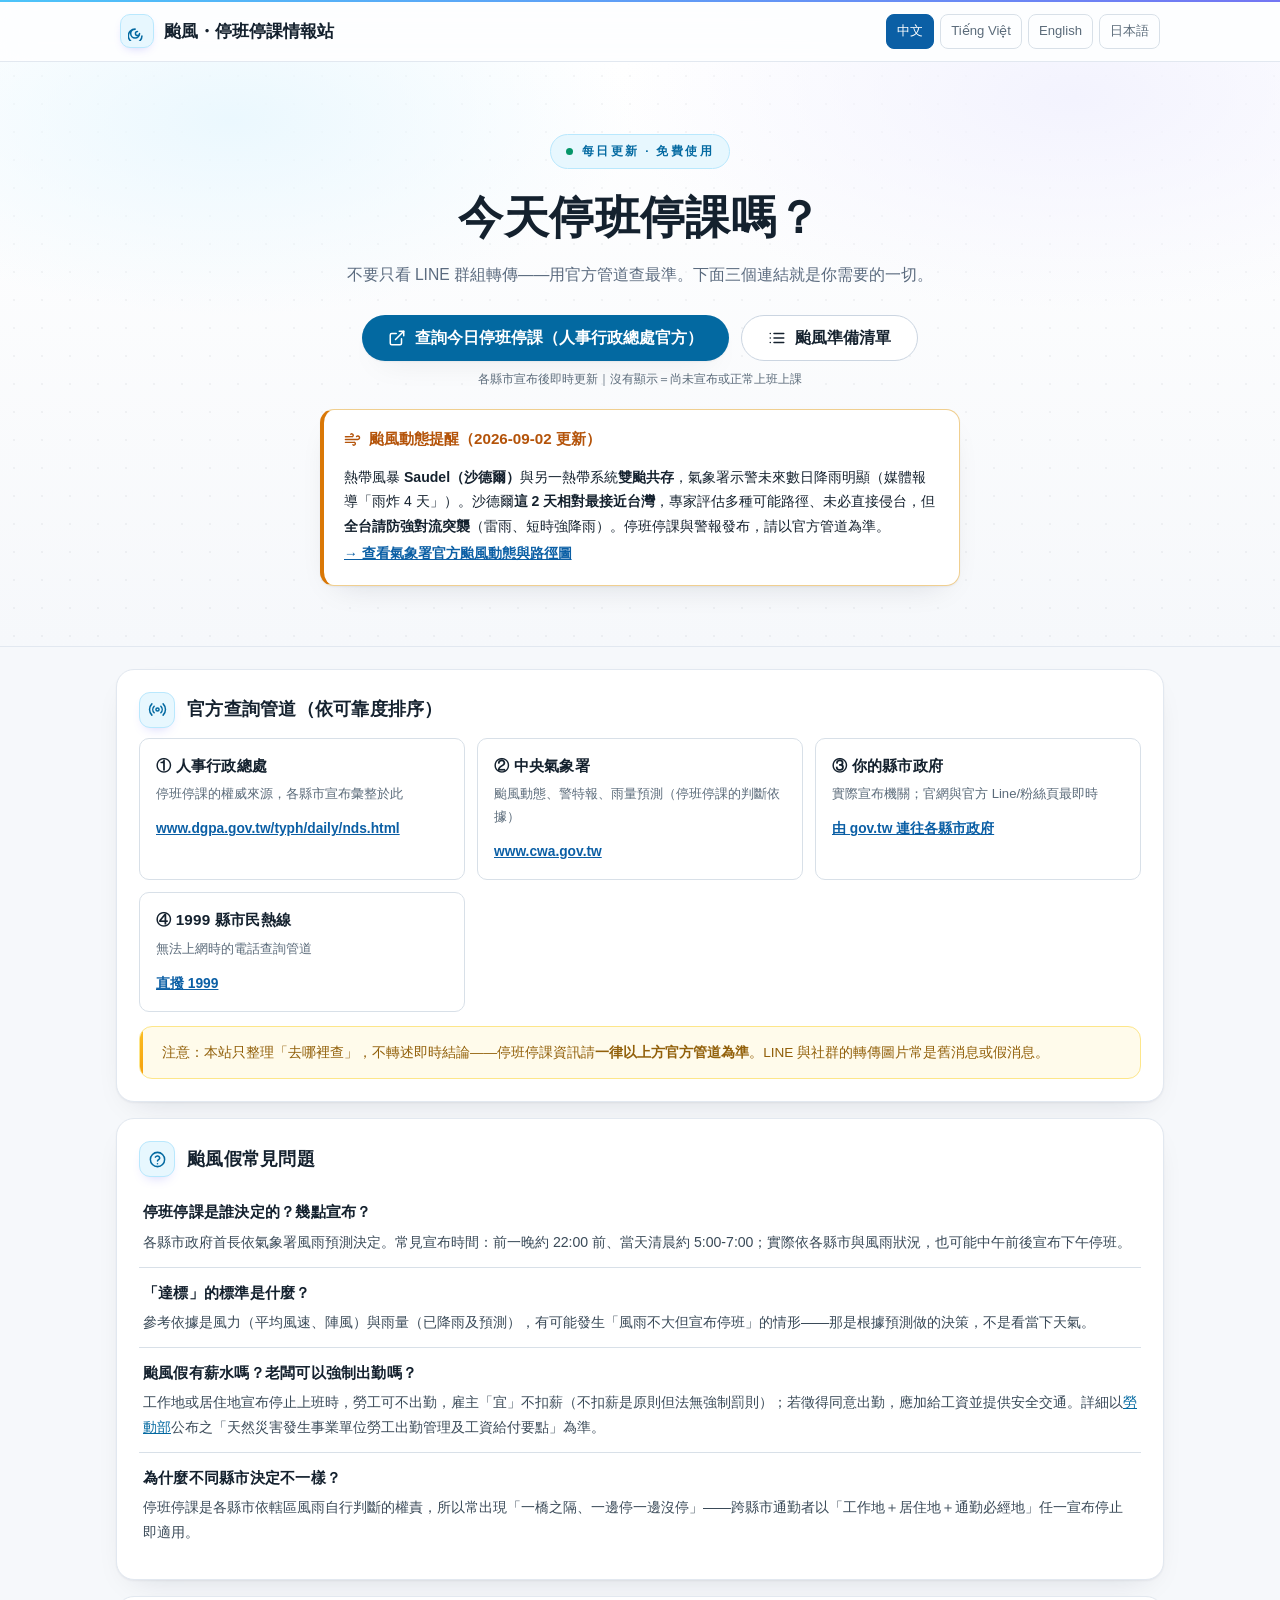
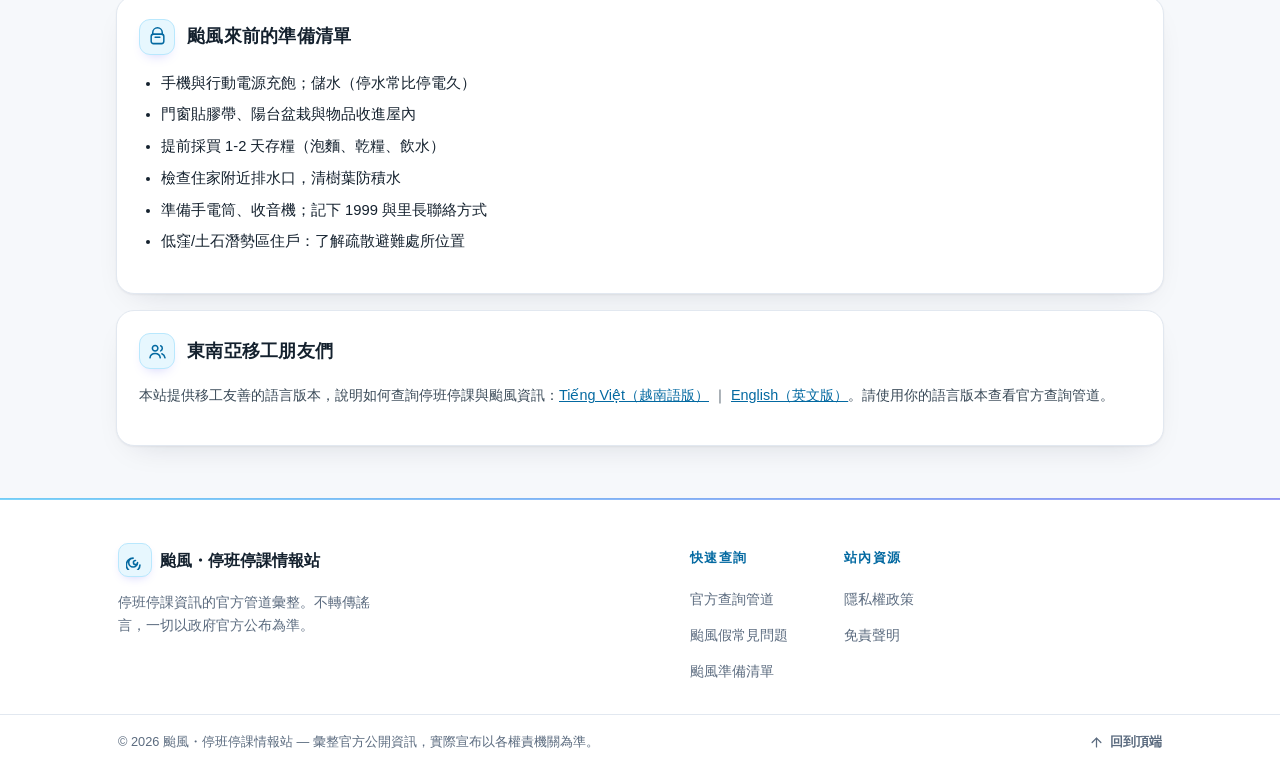
==== commit fb548e8a: "模板 v3 層：Start Bootstrap 商務結構（hero CTA／stats／CTA band／多欄 footer）× v2-light tokens；UI emoji 清除；顎風站錯誤 a" ====
--- a/index.html
+++ b/index.html
@@ -50,17 +50,20 @@
   <p class="hero-eyebrow"><span class="dot"></span>每日更新 · 免費使用</p>
   <h1>今天停班停課嗎？</h1>
   <p class="hero-sub">不要只看 LINE 群組轉傳——用官方管道查最準。下面三個連結就是你需要的一切。</p>
-  <a class="btn-big" href="https://www.dgpa.gov.tw/typh/daily/nds.html" target="_blank" rel="noopener">🏠 查詢今日停班停課（人事行政總處官方）</a>
-  <span class="btn-note">各縣市宣布後即時更新｜沒有顯示＝尚未宣布或正常上班上課</span>
-  <div style="margin-top:18px;background:#fff;border:2px solid #d97706;border-radius:12px;padding:14px 18px;max-width:640px;margin-left:auto;margin-right:auto;text-align:left">
-    <strong style="color:#d97706">🌀 颱風動態提醒（2026-09-02 更新）</strong>
-    <p style="margin:6px 0 8px;font-size:.88rem;color:#34455a">熱帶風暴 <strong>Saudel（沙德爾）</strong>與另一熱帶系統<strong>雙颱共存</strong>，氣象署示警未來數日降雨明顯（媒體報導「雨炸 4 天」）。沙德爾<strong>這 2 天相對最接近台灣</strong>，專家評估多種可能路徑、未必直接侵台，但<strong>全台請防強對流突襲</strong>（雷雨、短時強降雨）。停班停課與警報發布，請以官方管道為準。</p>
+  <div class="hero-cta">
+  <a class="btn-cta primary" href="https://www.dgpa.gov.tw/typh/daily/nds.html" target="_blank" rel="noopener"><svg width="16" height="16" viewBox="0 0 24 24" fill="none" stroke="currentColor" stroke-width="2" stroke-linecap="round" stroke-linejoin="round" aria-hidden="true"><path d="M15 3h6v6"/><path d="M10 14 21 3"/><path d="M18 13v6a2 2 0 0 1-2 2H5a2 2 0 0 1-2-2V8a2 2 0 0 1 2-2h6"/></svg> 查詢今日停班停課（人事行政總處官方）</a>
+  <a class="btn-cta ghost" href="#prep"><svg width="16" height="16" viewBox="0 0 24 24" fill="none" stroke="currentColor" stroke-width="2" stroke-linecap="round" stroke-linejoin="round" aria-hidden="true"><path d="M8 6h13M8 12h13M8 18h13"/><path d="M3 6h.01M3 12h.01M3 18h.01"/></svg> 颱風準備清單</a>
+</div>
+<span class="btn-note">各縣市宣布後即時更新｜沒有顯示＝尚未宣布或正常上班上課</span>
+  <div class="alert-card">
+  <span class="ac-head"><svg width="17" height="17" viewBox="0 0 24 24" fill="none" stroke="currentColor" stroke-width="2" stroke-linecap="round" stroke-linejoin="round" aria-hidden="true"><path d="M17.7 7.7a2.5 2.5 0 1 1 1.8 4.3H2"/><path d="M9.6 4.6A2 2 0 1 1 11 8H2"/><path d="M12.6 19.4A2 2 0 1 0 14 16H2"/></svg> 颱風動態提醒（2026-09-02 更新）</span>
+  <p>熱帶風暴 <strong>Saudel（沙德爾）</strong>與另一熱帶系統<strong>雙颱共存</strong>，氣象署示警未來數日降雨明顯（媒體報導「雨炸 4 天」）。沙德爾<strong>這 2 天相對最接近台灣</strong>，專家評估多種可能路徑、未必直接侵台，但<strong>全台請防強對流突襲</strong>（雷雨、短時強降雨）。停班停課與警報發布，請以官方管道為準。</p>
     <a style="color:#0b5fa5;font-weight:600;font-size:.86rem" href="https://www.cwa.gov.tw/C/E/TY/TY.html" target="_blank" rel="noopener">→ 查看氣象署官方颱風動態與路徑圖</a>
   </div>
 </section>
 
 <main id="main-content">
-  <section class="card">
+  <section class="card" id="official">
     <h2><span class="h2i" aria-hidden="true"><svg width="19" height="19" viewBox="0 0 24 24" fill="none" stroke="currentColor" stroke-width="1.9" stroke-linecap="round" stroke-linejoin="round" aria-hidden="true"><path d="M4.9 19.1a10 10 0 0 1 0-14.2M7.8 16.2a6 6 0 0 1 0-8.4M16.2 7.8a6 6 0 0 1 0 8.4M19.1 4.9a10 10 0 0 1 0 14.2"/><circle cx="12" cy="12" r="2"/></svg></span>官方查詢管道（依可靠度排序）</h2>
     <div class="channel-grid">
       <div class="channel">
@@ -84,15 +87,15 @@
         <a href="tel:1999">直撥 1999</a>
       </div>
     </div>
-    <div class="notice">⚠️ 本站只整理「去哪裡查」，不轉述即時結論——停班停課資訊請<strong>一律以上方官方管道為準</strong>。LINE 與社群的轉傳圖片常是舊消息或假消息。</div>
+    <div class="notice">注意：本站只整理「去哪裡查」，不轉述即時結論——停班停課資訊請<strong>一律以上方官方管道為準</strong>。LINE 與社群的轉傳圖片常是舊消息或假消息。</div>
   </section>
 
-  <section class="card">
+  <section class="card" id="faq">
     <h2><span class="h2i" aria-hidden="true"><svg width="19" height="19" viewBox="0 0 24 24" fill="none" stroke="currentColor" stroke-width="1.9" stroke-linecap="round" stroke-linejoin="round" aria-hidden="true"><circle cx="12" cy="12" r="9"/><path d="M9.3 9a3 3 0 0 1 5.5 1c0 2-2.8 2.3-2.8 4M12 17.4h.01"/></svg></span>颱風假常見問題</h2>
     <div class="faq-item">
       <h3>停班停課是誰決定的？幾點宣布？</h3>
       <p>各縣市政府首長依氣象署風雨預測決定。常見宣布時間：前一晚約 22:00 前、當天清晨約 5:00-7:00；實際依各縣市與風雨狀況，也可能中午前後宣布下午停班。</p>
-    </div>
+</div>
     <div class="faq-item">
       <h3>「達標」的標準是什麼？</h3>
       <p>參考依據是風力（平均風速、陣風）與雨量（已降雨及預測），有可能發生「風雨不大但宣布停班」的情形——那是根據預測做的決策，不是看當下天氣。</p>
@@ -107,7 +110,7 @@
     </div>
   </section>
 
-  <section class="card">
+  <section class="card" id="prep">
     <h2><span class="h2i" aria-hidden="true"><svg width="19" height="19" viewBox="0 0 24 24" fill="none" stroke="currentColor" stroke-width="1.9" stroke-linecap="round" stroke-linejoin="round" aria-hidden="true"><path d="M6 9V7a6 6 0 0 1 12 0v2"/><rect x="4" y="9" width="16" height="12" rx="3"/><path d="M9 13h6"/></svg></span>颱風來前的準備清單</h2>
     <ul class="check-list">
       <li>手機與行動電源充飽；儲水（停水常比停電久）</li>
@@ -119,23 +122,35 @@
     </ul>
   </section>
 
-  <section class="card">
+  <section class="card" id="migrant">
     <h2><span class="h2i" aria-hidden="true"><svg width="19" height="19" viewBox="0 0 24 24" fill="none" stroke="currentColor" stroke-width="1.9" stroke-linecap="round" stroke-linejoin="round" aria-hidden="true"><circle cx="9" cy="8" r="3.5"/><path d="M2.5 20c.5-3.5 3-5.5 6.5-5.5s6 2 6.5 5.5"/><path d="M16 4.8a3.5 3.5 0 0 1 0 6.4M17.5 14.8c2 .8 3.5 2.6 4 5.2"/></svg></span>東南亞移工朋友們</h2>
     <p style="font-size:.9rem;color:#3a4a58">本站提供移工友善的語言版本，說明如何查詢停班停課與颱風資訊：<a href="vi/">Tiếng Việt（越南語版）</a> ｜ <a href="en/">English（英文版）</a>。請使用你的語言版本查看官方查詢管道。</p>
   </section>
 </main>
 
-<footer>
-  <div class="footer-inner">
-    <div class="logo" style="font-size:1rem"><span class="mark"><svg width="19" height="19" viewBox="0 0 24 24" fill="none" stroke="currentColor" stroke-width="1.9" stroke-linecap="round" stroke-linejoin="round" aria-hidden="true"><path d="M12 12a2.6 2.6 0 1 0 2.6 2.6A5.6 5.6 0 1 1 9 9a8.6 8.6 0 1 0 8.6 8.6"/></svg></span>颱風・停班停課情報站</div>
-    <nav class="footer-links">
-      <a href="about.html">關於</a>
-      <a href="privacy.html">隱私權政策</a>
-      <a href="disclaimer.html">免責聲明</a>
-      <a href="vi/">Tiếng Việt</a>
-      <a href="en/">English</a>
-    </nav>
-    <div class="footer-note">© 2026 颱風・停班停課情報站 — 本站僅整理官方查詢管道，不發布停班停課結論；一切以人事行政總處、中央氣象署及各縣市政府為準。</div>
+<footer class="site-footer">
+  <div class="footer-grid">
+    <div class="f-brand">
+      <div class="logo"><span class="mark"><svg width="19" height="19" viewBox="0 0 24 24" fill="none" stroke="currentColor" stroke-width="2" stroke-linecap="round" stroke-linejoin="round" aria-hidden="true"><path d="M12 12a2.6 2.6 0 1 0 2.6 2.6A5.6 5.6 0 1 1 9 9a8.6 8.6 0 1 0 8.6 8.6"/></svg></span> 颱風・停班停課情報站</div>
+      <p class="f-tag">停班停課資訊的官方管道彙整。不轉傳謠言，一切以政府官方公布為準。</p>
+    </div>
+      <div class="f-col">
+        <h4>快速查詢</h4>
+        <a href="index.html#official">官方查詢管道</a>
+        <a href="index.html#faq">颱風假常見問題</a>
+        <a href="index.html#prep">颱風準備清單</a>
+      </div>
+      <div class="f-col">
+        <h4>站內資源</h4>
+        <a href="privacy.html">隱私權政策</a>
+        <a href="disclaimer.html">免責聲明</a>
+      </div>
+  </div>
+  <div class="footer-bottom">
+    <div class="footer-bottom-inner">
+      <span class="f-note">© 2026 颱風・停班停課情報站 — 彙整官方公開資訊，實際宣布以各權責機關為準。</span>
+      <a class="to-top" href="#"><svg width="15" height="15" viewBox="0 0 24 24" fill="none" stroke="currentColor" stroke-width="2" stroke-linecap="round" stroke-linejoin="round" aria-hidden="true"><path d="m5 12 7-7 7 7"/><path d="M12 19V5"/></svg> 回到頂端</a>
+    </div>
   </div>
 </footer>
 </body>
--- a/style.css
+++ b/style.css
@@ -456,3 +456,242 @@
   .card { border-radius: 15px; }
   button, .btn, .primary, .ghost { min-height: 40px; }
 }
+
+
+/* ===== V3-TEMPLATE-LAYER (2026-11-22) ===== */
+/* ==========================================================================
+   V3 TEMPLATE LAYER — 2026-11-22
+   結構參考：Start Bootstrap 商務模板（MIT）的 hero CTA / stats / CTA band /
+   多欄 footer 四件套，以 v2-light tokens 實作（不引入 Bootstrap，避免打架）。
+   附加在各站 style.css 最後（冪等：含 V3-TEMPLATE-LAYER 標記檢查）。
+   ========================================================================== */
+
+/* ---------- Hero CTA 按鈕對 ---------- */
+div.hero-cta {
+  display: flex;
+  gap: 12px;
+  justify-content: center;
+  flex-wrap: wrap;
+  margin: 26px 0 6px;
+}
+.btn-cta {
+  display: inline-flex;
+  align-items: center;
+  gap: 9px;
+  padding: 13px 26px;
+  border-radius: 999px;
+  font-weight: 700;
+  font-size: .98rem;
+  line-height: 1;
+  text-decoration: none;
+  transition: transform .16s ease, box-shadow .16s ease, border-color .16s ease, color .16s ease, background .16s ease;
+}
+.btn-cta svg { width: 18px; height: 18px; flex: none; }
+.btn-cta.primary {
+  background: var(--acc-deep);
+  color: #fff;
+  box-shadow: var(--shadow2);
+}
+.btn-cta.primary:hover {
+  transform: translateY(-2px);
+  box-shadow: 0 12px 28px -12px var(--acc-shadow), 0 0 0 1px var(--acc-soft-line);
+}
+.btn-cta.ghost {
+  background: var(--card2);
+  color: var(--text);
+  border: 1px solid var(--line3);
+}
+.btn-cta.ghost:hover {
+  transform: translateY(-2px);
+  border-color: var(--acc-bright);
+  color: var(--acc-deep);
+}
+
+/* ---------- Stats 帶（模板數據帶）---------- */
+.stats-band {
+  max-width: 1080px;
+  margin: 30px auto 0;
+  display: grid;
+  grid-template-columns: repeat(3, 1fr);
+  background: var(--card2);
+  border: 1px solid var(--line2);
+  border-radius: 18px;
+  box-shadow: var(--shadow2);
+  overflow: hidden;
+}
+.stat { padding: 24px 18px 22px; text-align: center; }
+.stat + .stat { border-left: 1px solid var(--line2); }
+.stat b {
+  display: block;
+  font-size: 1.66rem;
+  font-weight: 800;
+  letter-spacing: -.02em;
+  color: var(--acc-deep);
+  line-height: 1.15;
+}
+.stat span {
+  display: block;
+  margin-top: 6px;
+  font-size: .85rem;
+  color: var(--muted2);
+  line-height: 1.5;
+}
+
+/* ---------- CTA band（頁尾前行動帶）---------- */
+.cta-band {
+  max-width: 1080px;
+  margin: 38px auto 10px;
+  padding: 38px 26px 36px;
+  border-radius: 20px;
+  text-align: center;
+  background: linear-gradient(135deg, var(--acc-soft-fill), var(--card2) 72%);
+  border: 1px solid var(--acc-soft-line);
+  position: relative;
+  overflow: hidden;
+}
+.cta-band::before {
+  content: "";
+  position: absolute;
+  inset: 0;
+  background: radial-gradient(460px 180px at 50% -80px, var(--acc-glow), transparent 70%);
+  pointer-events: none;
+}
+.cta-band h2 {
+  margin: 0 0 10px;
+  font-size: 1.5rem;
+  letter-spacing: -.01em;
+  position: relative;
+}
+.cta-band p {
+  margin: 0 auto 22px;
+  max-width: 52ch;
+  color: var(--muted2);
+  font-size: .95rem;
+  line-height: 1.7;
+  position: relative;
+}
+.cta-band .btn-cta { position: relative; }
+
+/* ---------- Footer v3（多欄模板頁腳）---------- */
+footer.site-footer {
+  margin-top: 52px;
+  background: var(--card2);
+  border-top: 1px solid var(--line2);
+  position: relative;
+}
+footer.site-footer::before {
+  content: "";
+  position: absolute;
+  top: -1px;
+  left: 0;
+  right: 0;
+  height: 2px;
+  background: var(--grad2);
+  opacity: .65;
+}
+.footer-grid {
+  max-width: 1080px;
+  margin: 0 auto;
+  padding: 44px 18px 24px;
+  display: flex;
+  flex-wrap: wrap;
+  gap: 26px 56px;
+}
+.f-brand { flex: 1 1 100%; max-width: 58ch; }
+.f-brand .logo { font-weight: 800; font-size: 1.02rem; color: var(--text); display: inline-flex; align-items: center; gap: 8px; }
+.f-brand .logo .mark { display: inline-flex; }
+.f-tag {
+  margin: 12px 0 0;
+  color: var(--muted2);
+  font-size: .88rem;
+  line-height: 1.7;
+  max-width: 34ch;
+}
+.f-col h4 {
+  margin: 4px 0 12px;
+  font-size: .8rem;
+  font-weight: 800;
+  letter-spacing: .1em;
+  color: var(--acc-deep);
+}
+.f-col a {
+  display: block;
+  padding: 5.5px 0;
+  color: var(--muted2);
+  text-decoration: none;
+  font-size: .9rem;
+  transition: color .15s ease;
+}
+.f-col a:hover { color: var(--text); }
+.footer-bottom { border-top: 1px solid var(--line2); }
+.footer-bottom-inner {
+  max-width: 1080px;
+  margin: 0 auto;
+  padding: 16px 18px;
+  display: flex;
+  flex-wrap: wrap;
+  gap: 10px 18px;
+  align-items: center;
+  justify-content: space-between;
+  color: #5b6b7f;
+  font-size: .8rem;
+}
+.footer-bottom-inner .f-note { line-height: 1.6; }
+.to-top {
+  display: inline-flex;
+  align-items: center;
+  gap: 6px;
+  color: #5b6b7f;
+  text-decoration: none;
+  font-weight: 700;
+  white-space: nowrap;
+}
+.to-top svg { width: 15px; height: 15px; }
+.to-top:hover { color: var(--acc-deep); }
+
+/* ---------- 警示卡（颱風站用，取代 inline style）---------- */
+.alert-card {
+  max-width: 640px;
+  margin: 18px auto 0;
+  background: var(--card2);
+  border: 1px solid #f0cf90;
+  border-left: 4px solid #d97706;
+  border-radius: 14px;
+  padding: 16px 20px 18px;
+  text-align: left;
+  box-shadow: var(--shadow2);
+}
+.alert-card .ac-head {
+  display: inline-flex;
+  align-items: center;
+  gap: 8px;
+  color: #b45309;
+  font-weight: 800;
+  font-size: .95rem;
+}
+.alert-card .ac-head svg { width: 17px; height: 17px; flex: none; }
+.alert-card p {
+  margin: 8px 0 0;
+  font-size: .88rem;
+  color: var(--text);
+  line-height: 1.75;
+}
+.alert-card a { color: var(--acc-deep); font-weight: 600; }
+
+/* ---------- 響應式 ---------- */
+@media (max-width: 900px) {
+  .footer-grid { gap: 22px 36px; }
+}
+@media (max-width: 620px) {
+  .stats-band { grid-template-columns: 1fr; }
+  .stat + .stat { border-left: 0; border-top: 1px solid var(--line2); }
+  .btn-cta { width: 100%; justify-content: center; }
+  .footer-grid { gap: 20px; }
+  .f-col { flex: 1 1 100%; }
+  .footer-bottom-inner { justify-content: center; text-align: center; }
+}
+
+@media (prefers-reduced-motion: reduce) {
+  .btn-cta, .f-col a, .to-top { transition: none; }
+  .btn-cta:hover { transform: none; }
+}
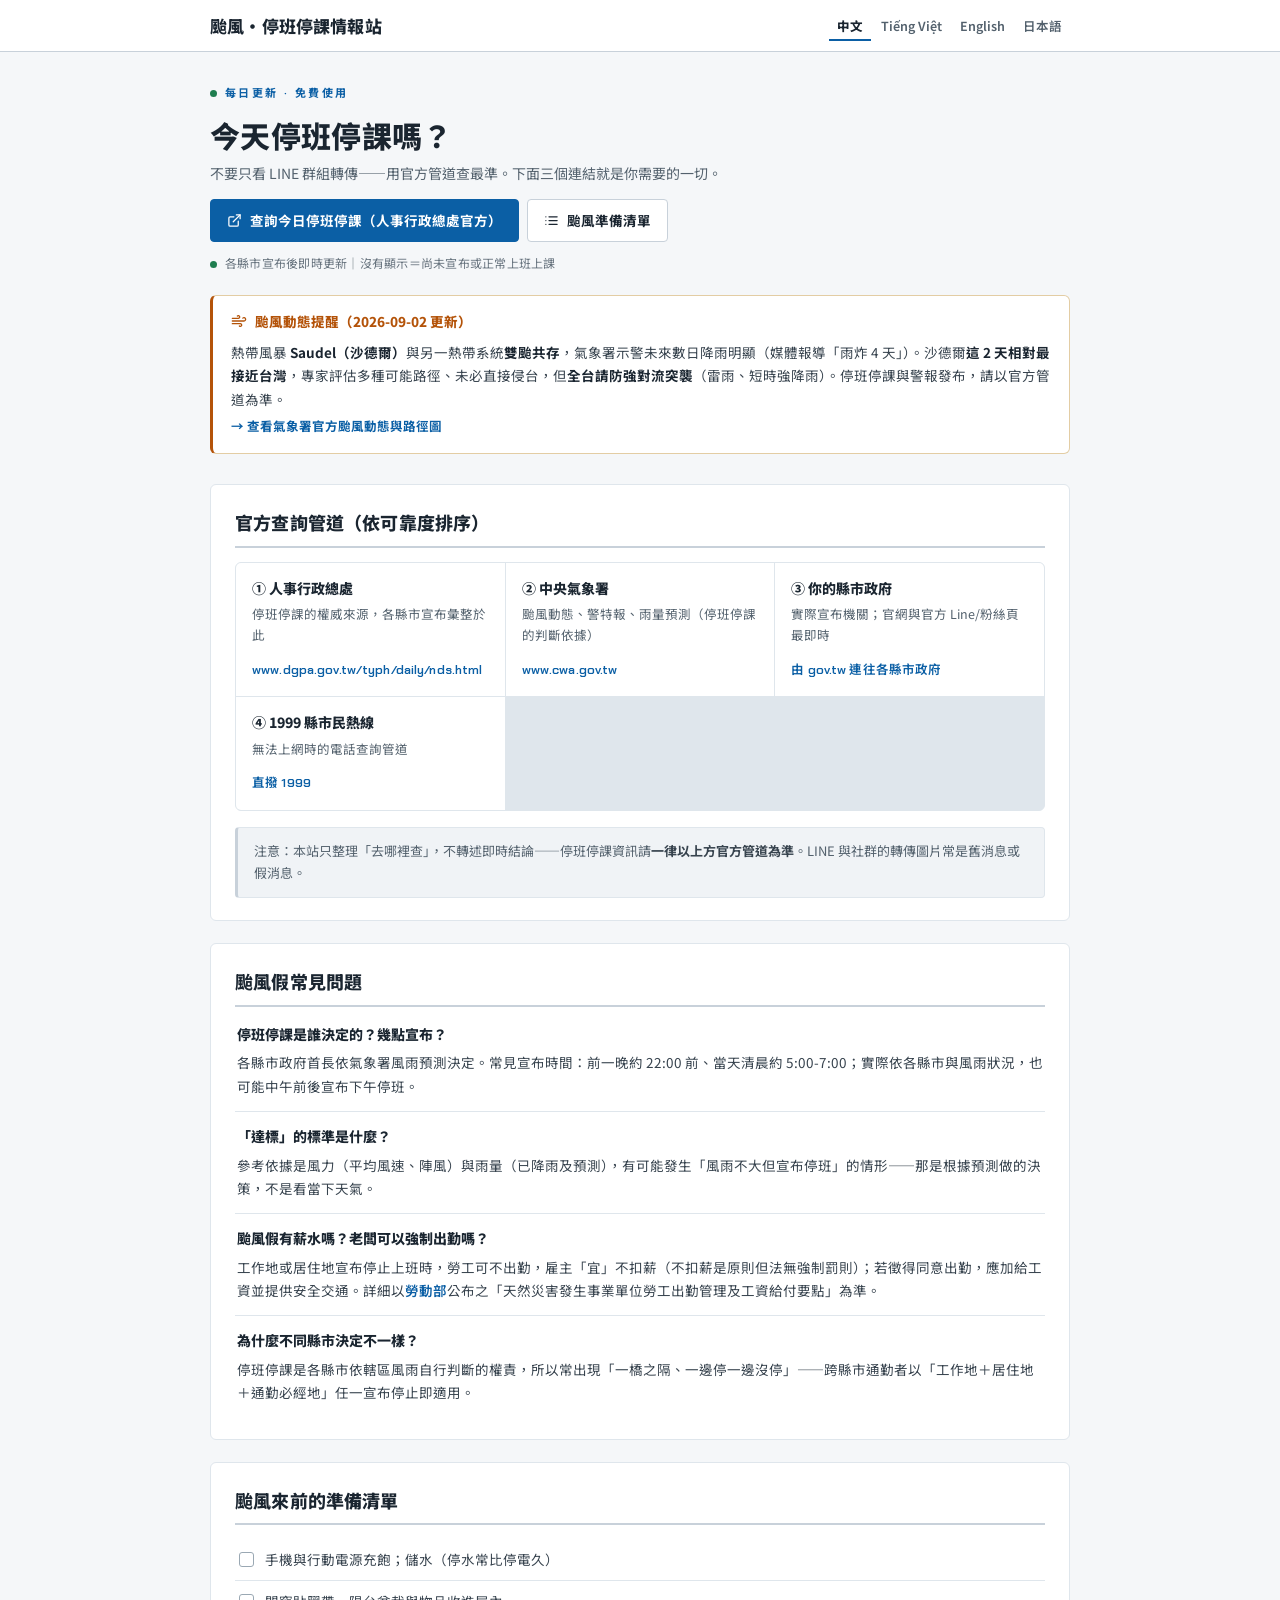
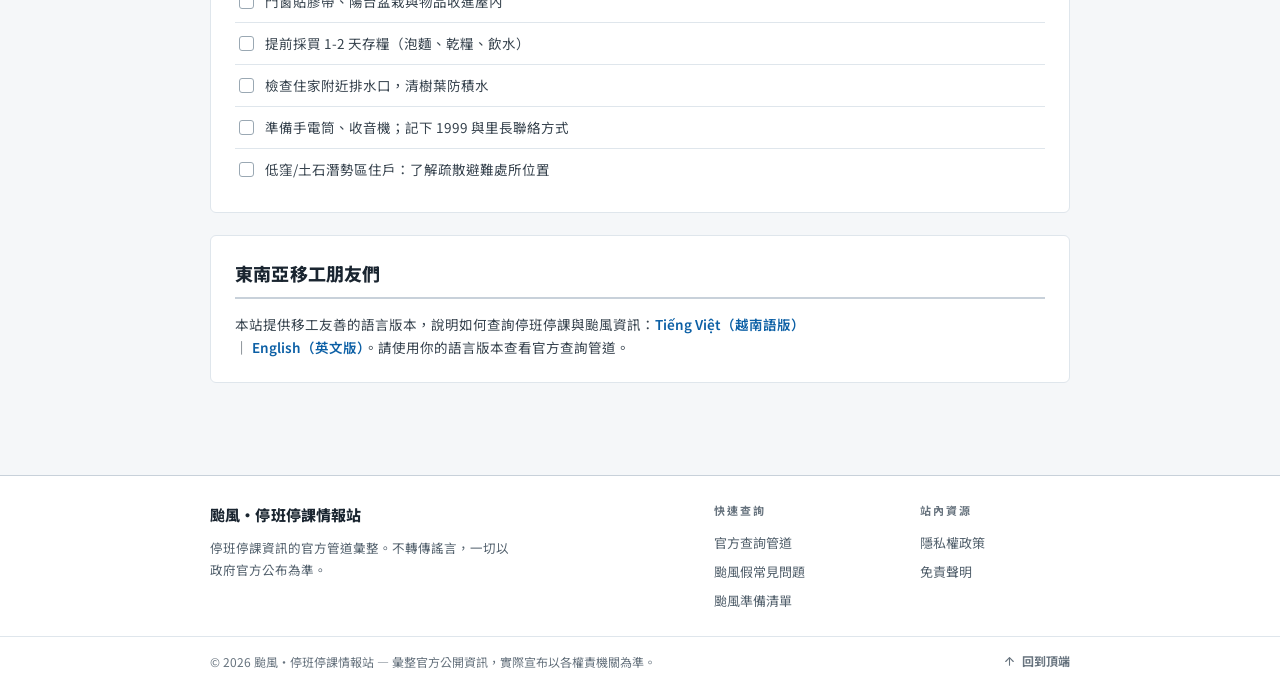
==== commit 677d07d7: "設計系統 v4 編輯台（light 版）：平面髮絲線×單一強調色×自架字體子集（Noto Sans TC 可變體+Chakra Petch，涵蓋 zh-Hant/ja/vi/en 全語系）；v3 in" ====
--- a/index.html
+++ b/index.html
@@ -18,7 +18,7 @@
 <meta property="og:title" content="今天停班停課嗎？官方查詢管道總整理">
 <meta property="og:description" content="人事行政總處、氣象署、各縣市管道一次整理＋颱風假 QA。以官方公布為準。">
 <link rel="stylesheet" href="style.css">
-<meta name="theme-color" content="#f2f6fa">
+<meta name="theme-color" content="#f5f7f9">
 <link rel="icon" href="favicon.svg" type="image/svg+xml">
 <script type="application/ld+json">
 {
@@ -58,7 +58,7 @@
   <div class="alert-card">
   <span class="ac-head"><svg width="17" height="17" viewBox="0 0 24 24" fill="none" stroke="currentColor" stroke-width="2" stroke-linecap="round" stroke-linejoin="round" aria-hidden="true"><path d="M17.7 7.7a2.5 2.5 0 1 1 1.8 4.3H2"/><path d="M9.6 4.6A2 2 0 1 1 11 8H2"/><path d="M12.6 19.4A2 2 0 1 0 14 16H2"/></svg> 颱風動態提醒（2026-09-02 更新）</span>
   <p>熱帶風暴 <strong>Saudel（沙德爾）</strong>與另一熱帶系統<strong>雙颱共存</strong>，氣象署示警未來數日降雨明顯（媒體報導「雨炸 4 天」）。沙德爾<strong>這 2 天相對最接近台灣</strong>，專家評估多種可能路徑、未必直接侵台，但<strong>全台請防強對流突襲</strong>（雷雨、短時強降雨）。停班停課與警報發布，請以官方管道為準。</p>
-    <a style="color:#0b5fa5;font-weight:600;font-size:.86rem" href="https://www.cwa.gov.tw/C/E/TY/TY.html" target="_blank" rel="noopener">→ 查看氣象署官方颱風動態與路徑圖</a>
+    <a href="https://www.cwa.gov.tw/C/E/TY/TY.html" target="_blank" rel="noopener">→ 查看氣象署官方颱風動態與路徑圖</a>
   </div>
 </section>
 
@@ -124,7 +124,7 @@
 
   <section class="card" id="migrant">
     <h2><span class="h2i" aria-hidden="true"><svg width="19" height="19" viewBox="0 0 24 24" fill="none" stroke="currentColor" stroke-width="1.9" stroke-linecap="round" stroke-linejoin="round" aria-hidden="true"><circle cx="9" cy="8" r="3.5"/><path d="M2.5 20c.5-3.5 3-5.5 6.5-5.5s6 2 6.5 5.5"/><path d="M16 4.8a3.5 3.5 0 0 1 0 6.4M17.5 14.8c2 .8 3.5 2.6 4 5.2"/></svg></span>東南亞移工朋友們</h2>
-    <p style="font-size:.9rem;color:#3a4a58">本站提供移工友善的語言版本，說明如何查詢停班停課與颱風資訊：<a href="vi/">Tiếng Việt（越南語版）</a> ｜ <a href="en/">English（英文版）</a>。請使用你的語言版本查看官方查詢管道。</p>
+    <p>本站提供移工友善的語言版本，說明如何查詢停班停課與颱風資訊：<a href="vi/">Tiếng Việt（越南語版）</a> ｜ <a href="en/">English（英文版）</a>。請使用你的語言版本查看官方查詢管道。</p>
   </section>
 </main>
 
--- a/style.css
+++ b/style.css
@@ -1,697 +1,313 @@
+/* ==========================================================================
+   颱風・停班停課情報站 — Design System v4「編輯台」light（2026-11-24）
+   比照 game-radar v4：平面、髮絲線、單一強調色、高資訊密度。
+   零漸層、零光暈、零玻璃、零裝飾 icon——淺色紙面＋墨色字。
+   舊 class 名全數保留（index / privacy / disclaimer / vi / en / ja 共用此檔）。
+   ========================================================================== */
+
+@font-face {
+  font-family: "Noto Sans TC Web";
+  src: url("fonts/NotoSansTC-sub.woff2") format("woff2-variations");
+  font-weight: 100 900;
+  font-display: swap;
+}
+@font-face { font-family: "Chakra Petch Web"; src: url("fonts/ChakraPetch-Medium.woff2") format("woff2"); font-weight: 400 500; font-display: swap; }
+@font-face { font-family: "Chakra Petch Web"; src: url("fonts/ChakraPetch-SemiBold.woff2") format("woff2"); font-weight: 600; font-display: swap; }
+@font-face { font-family: "Chakra Petch Web"; src: url("fonts/ChakraPetch-Bold.woff2") format("woff2"); font-weight: 700; font-display: swap; }
+
 :root {
-  --bg: #f0f4f8;
-  --card: #ffffff;
-  --text: #14212e;
-  --muted: #5b6b7a;
-  --primary: #0b5fa5;
-  --primary-dark: #094c86;
-  --alert: #d97706;
-  --border: #d8e0e8;
-  --radius: 12px;
+  --bg: #f5f7f9;
+  --surface: #ffffff;
+  --surface-2: #f0f3f6;
+  --surface-3: #e8edf1;
+  --line: #c8d1da;
+  --line-soft: #dfe6ec;
+  --text: #1a2530;
+  --text-2: #37434e;
+  --muted: #53616d;
+  --muted-dim: #67737e;
+  --accent: #0b5fa5;
+  --accent-ink: #ffffff;
+  --link: #0b5fa5;
+  --ok: #1e7d4f;
+  --warn: #b45309;
+  --warn-ink: #7a4a10;
+  --danger: #b33636;
+  --radius: 6px;
+  --radius-sm: 4px;
+  --font: "Noto Sans TC Web", -apple-system, BlinkMacSystemFont, "Segoe UI", "Noto Sans TC", "PingFang TC", "Microsoft JhengHei", sans-serif;
+  --dfont: "Chakra Petch Web", "Noto Sans TC Web", -apple-system, "Segoe UI", "PingFang TC", "Microsoft JhengHei", sans-serif;
+  color-scheme: light;
 }
 
 * { box-sizing: border-box; }
+html { scroll-behavior: smooth; }
+[id] { scroll-margin-top: 72px; }
 
 body {
   margin: 0;
-  font-family: "Segoe UI", "Microsoft JhengHei", "PingFang TC", sans-serif;
+  font-family: var(--font);
   background: var(--bg);
   color: var(--text);
-  line-height: 1.75;
-}
-
-.site-header { background: var(--card); border-bottom: 1px solid var(--border); position: sticky; top: 0; z-index: 10; }
-.nav-inner { max-width: 900px; margin: 0 auto; padding: 10px 16px; display: flex; align-items: center; gap: 14px; }
-.logo { font-weight: 800; font-size: 1.05rem; color: var(--text); text-decoration: none; display: inline-flex; align-items: center; gap: 8px; }
-.logo .mark { color: var(--primary); }
-.lang-switch { margin-left: auto; display: flex; gap: 6px; }
-.lang-switch a { font-size: .82rem; padding: 5px 10px; border-radius: 8px; text-decoration: none; color: var(--muted); border: 1px solid var(--border); }
-.lang-switch a.on, .lang-switch a:hover { color: #fff; background: var(--primary); border-color: var(--primary); }
-
-#hero { background: linear-gradient(135deg, #dbeafe 0%, #e7eff6 100%); border-bottom: 1px solid var(--border); text-align: center; padding: 34px 16px 30px; }
-#hero h1 { margin: 0 0 8px; font-size: clamp(1.5rem, 4.5vw, 2.1rem); }
-.hero-sub { max-width: 620px; margin: 0 auto 16px; color: #34455a; font-size: .95rem; }
-
-.btn-big {
-  display: inline-flex; align-items: center; gap: 8px; background: var(--primary); color: #fff;
-  font-size: 1.05rem; font-weight: 700; padding: 14px 28px; border-radius: 12px; text-decoration: none;
-  box-shadow: 0 4px 14px rgba(11, 95, 165, .3);
-}
-.btn-big:hover { background: var(--primary-dark); }
-.btn-note { display: block; margin-top: 8px; font-size: .78rem; color: var(--muted); }
-
-main { max-width: 900px; margin: 22px auto 44px; padding: 0 16px; }
-
-.card { background: var(--card); border: 1px solid var(--border); border-radius: var(--radius); padding: 22px; margin-top: 16px; }
-.card h2 { margin: 0 0 10px; font-size: 1.1rem; }
-
-.channel-grid { display: grid; grid-template-columns: repeat(auto-fit, minmax(250px, 1fr)); gap: 12px; }
-.channel { border: 1px solid var(--border); border-radius: 10px; padding: 14px 16px; }
-.channel h3 { margin: 0 0 4px; font-size: .95rem; }
-.channel p { margin: 0 0 8px; font-size: .82rem; color: var(--muted); }
-.channel a { color: var(--primary); font-size: .86rem; font-weight: 600; word-break: break-all; }
-
-.faq-item { border-bottom: 1px solid var(--border); padding: 12px 4px; }
-.faq-item:last-child { border-bottom: none; }
-.faq-item h3 { margin: 0 0 4px; font-size: .95rem; }
-.faq-item p { margin: 0; font-size: .88rem; color: #3a4a58; }
-
-.notice { background: #fdf6ec; border: 1px solid #f0dcc0; border-radius: 10px; padding: 12px 16px; font-size: .84rem; color: #7c5a1e; margin-top: 14px; }
-.notice a, .page a { color: var(--primary); }
-
-.check-list { padding-left: 22px; }
-.check-list li { margin: 6px 0; font-size: .92rem; }
-
-.page { max-width: 760px; margin: 32px auto 48px; padding: 0 16px; }
-.page h1 { font-size: 1.5rem; margin-bottom: 4px; }
-.page-date { color: var(--muted); font-size: .82rem; margin-bottom: 22px; }
-.page h2 { font-size: 1.12rem; margin-top: 28px; border-left: 4px solid var(--primary); padding-left: 10px; }
-.page p, .page li { font-size: .95rem; color: #33413a; }
-
-footer { border-top: 1px solid var(--border); background: var(--card); margin-top: 30px; }
-.footer-inner { max-width: 900px; margin: 0 auto; padding: 22px 16px; display: flex; flex-wrap: wrap; gap: 12px; align-items: center; }
+  font-size: 15px;
+  line-height: 1.7;
+  -webkit-font-smoothing: antialiased;
+  text-rendering: optimizeLegibility;
+}
+
+::selection { background: rgba(11, 95, 165, .16); }
+:focus-visible { outline: 2px solid var(--accent); outline-offset: 2px; border-radius: var(--radius-sm); }
+::-webkit-scrollbar { width: 10px; height: 10px; }
+::-webkit-scrollbar-track { background: var(--bg); }
+::-webkit-scrollbar-thumb { background: #c2ccd5; border-radius: 5px; }
+::-webkit-scrollbar-thumb:hover { background: #a9b6c1; }
+
+a { color: inherit; text-decoration: none; }
+p a, li a, .page a, .card > p a, .alert-card a, .notice a {
+  color: var(--link);
+  font-weight: 600;
+}
+p a:hover, li a:hover, .page a:hover, .card > p a:hover, .alert-card a:hover, .notice a:hover {
+  text-decoration: underline;
+  text-underline-offset: 3px;
+}
+
+.skip-link {
+  position: fixed; top: -60px; left: 16px; z-index: 100;
+  padding: 10px 18px; background: var(--accent); color: var(--accent-ink);
+  font-weight: 700; font-size: .8125rem; border-radius: 0 0 var(--radius) var(--radius);
+  transition: top .18s ease;
+}
+.skip-link:focus { top: 0; }
+
+/* ==========================================================================
+   報頭（masthead）＋語系切換
+   ========================================================================== */
+
+.site-header { border-bottom: 1px solid var(--line); background: var(--surface); position: sticky; top: 0; z-index: 50; }
+.nav-inner {
+  max-width: 900px; margin: 0 auto; padding: 11px 20px 10px;
+  display: flex; align-items: center; gap: 14px; flex-wrap: wrap;
+}
+.logo {
+  font-size: 17px; font-weight: 800; letter-spacing: .01em; color: var(--text);
+  text-decoration: none !important; display: inline-flex; align-items: baseline; gap: 8px; white-space: nowrap;
+}
+.logo:hover { color: var(--text); }
+.logo .mark { display: none; }
+.lang-switch { margin-left: auto; display: flex; gap: 2px; flex-wrap: wrap; }
+.lang-switch a {
+  font-size: 12.5px; font-weight: 600; color: var(--muted);
+  padding: 4px 8px 3px; border-bottom: 2px solid transparent; white-space: nowrap;
+}
+.lang-switch a:hover { color: var(--text); }
+.lang-switch a.on { color: var(--text); font-weight: 800; border-bottom-color: var(--accent); }
+
+/* ==========================================================================
+   綱領句（lede，取代 hero）
+   ========================================================================== */
+
+#hero { max-width: 900px; margin: 0 auto; padding: 26px 20px 8px; text-align: left; }
+#hero h1 { margin: 0 0 6px; font-size: clamp(22px, 4vw, 30px); font-weight: 800; line-height: 1.35; letter-spacing: .01em; }
+.hero-sub { margin: 0; color: var(--muted); font-size: 14px; max-width: 64ch; }
+.hero-eyebrow {
+  display: inline-flex; align-items: center; gap: 8px;
+  margin: 0 0 12px; font-family: var(--dfont); font-size: 11px; font-weight: 700;
+  letter-spacing: .22em; color: var(--accent);
+}
+.hero-eyebrow .dot { width: 7px; height: 7px; border-radius: 50%; background: var(--ok); }
+
+.hero-cta { margin-top: 14px; display: flex; gap: 8px; flex-wrap: wrap; }
+.btn-cta, .btn-big {
+  display: inline-flex; align-items: center; gap: 8px;
+  font-size: 13.5px; font-weight: 700; padding: 9px 16px; border-radius: var(--radius-sm);
+  border: 1px solid var(--line); color: var(--text); background: var(--surface);
+  transition: border-color .15s ease, background .15s ease;
+}
+.btn-cta:hover, .btn-big:hover { border-color: #9fb0be; background: var(--surface-2); color: var(--text); }
+.btn-cta.primary, .btn-big {
+  background: var(--accent); color: var(--accent-ink); border-color: var(--accent);
+}
+.btn-cta.primary:hover, .btn-big:hover { background: #0d6cb8; border-color: #0d6cb8; color: var(--accent-ink); }
+.btn-cta svg, .btn-big svg { width: 15px; height: 15px; flex: none; }
+
+.btn-note {
+  display: flex; align-items: center; gap: 8px;
+  margin-top: 12px; font-family: var(--dfont); font-size: 12px;
+  color: var(--muted-dim); letter-spacing: .02em;
+}
+.btn-note::before { content: ""; flex: none; width: 7px; height: 7px; border-radius: 50%; background: var(--ok); }
+
+/* ==========================================================================
+   警示卡（颱風動態提醒——單一琥珀警告色，平面）
+   ========================================================================== */
+
+.alert-card {
+  margin: 20px 0 0; background: var(--surface);
+  border: 1px solid #e3cda4; border-left: 3px solid var(--warn);
+  border-radius: var(--radius); padding: 14px 18px 16px;
+}
+.alert-card .ac-head {
+  display: flex; align-items: center; gap: 8px;
+  color: var(--warn); font-weight: 800; font-size: 13.5px;
+}
+.alert-card .ac-head svg { width: 16px; height: 16px; flex: none; }
+.alert-card p { margin: 8px 0 0; font-size: 13.5px; color: var(--text-2); line-height: 1.75; }
+.alert-card strong { color: var(--text); }
+.alert-card a { font-size: 12.5px; font-weight: 700; }
+
+/* ==========================================================================
+   內容卡（平面、髮絲線）
+   ========================================================================== */
+
+main { max-width: 900px; margin: 22px auto 0; padding: 0 20px 48px; }
+.card {
+  background: var(--surface); border: 1px solid var(--line-soft);
+  border-radius: var(--radius); padding: 22px 24px; margin-top: 22px;
+}
+.card h2 {
+  margin: 0 0 14px; font-size: 18px; font-weight: 800; letter-spacing: .01em; color: var(--text);
+  display: flex; align-items: baseline; gap: 10px; flex-wrap: wrap;
+  border-bottom: 2px solid var(--line); padding-bottom: 8px;
+}
+.h2i { display: none; }
+.card > p { margin: 0; font-size: 13.5px; color: var(--text-2); max-width: 72ch; line-height: 1.75; }
+
+/* 管道格：髮絲線棋盤格（取代圓角小卡） */
+.channel-grid {
+  display: grid; grid-template-columns: repeat(auto-fill, minmax(250px, 1fr));
+  gap: 1px; background: var(--line-soft);
+  border: 1px solid var(--line-soft); border-radius: var(--radius);
+  overflow: hidden; margin-top: 4px;
+}
+.channel { background: var(--surface); padding: 14px 16px 15px; min-width: 0; }
+.channel h3 { margin: 0 0 4px; font-size: 14px; font-weight: 800; color: var(--text); }
+.channel p { margin: 0 0 9px; font-size: 12.5px; color: var(--muted); line-height: 1.65; }
+.channel a {
+  font-family: var(--dfont); font-size: 12.5px; font-weight: 600; color: var(--link);
+  word-break: break-all; letter-spacing: .01em;
+}
+.channel a:hover { text-decoration: underline; text-underline-offset: 3px; }
+
+/* 站務聲明（中性灰平面註記） */
+.notice {
+  background: var(--surface-2); border: 1px solid var(--line-soft); border-left: 3px solid var(--line);
+  border-radius: var(--radius-sm); padding: 12px 16px; font-size: 13px;
+  color: var(--muted); line-height: 1.75; margin-top: 16px;
+}
+.notice strong { color: var(--text-2); }
+.notice a { font-weight: 700; }
+
+/* ==========================================================================
+   FAQ（髮絲線條列）
+   ========================================================================== */
+
+.faq-item { border-top: 1px solid var(--line-soft); padding: 13px 2px 12px; }
+.faq-item:first-of-type { border-top: 0; padding-top: 2px; }
+.faq-item h3 { margin: 0 0 5px; font-size: 14px; font-weight: 800; color: var(--text); }
+.faq-item p { margin: 0; font-size: 13.5px; color: var(--text-2); line-height: 1.75; }
+
+/* ==========================================================================
+   準備清單（平面勾選框）
+   ========================================================================== */
+
+.check-list { list-style: none; margin: 6px 0 0; padding: 0; }
+.check-list li {
+  position: relative; padding: 9px 2px 9px 30px;
+  border-top: 1px solid var(--line-soft); font-size: 13.5px; color: var(--text-2);
+}
+.check-list li:first-child { border-top: 0; }
+.check-list li::before {
+  content: ""; position: absolute; left: 4px; top: 13px;
+  width: 13px; height: 13px; border: 1.5px solid #9aa8b3; border-radius: 3px; background: var(--surface);
+}
+
+/* ==========================================================================
+   法務頁（privacy / disclaimer——編輯台文章式）
+   ========================================================================== */
+
+.page { max-width: 760px; margin: 30px auto 48px; padding: 0 20px; }
+.page h1 { margin: 0 0 8px; font-size: clamp(22px, 3.6vw, 27px); font-weight: 800; line-height: 1.35; }
+.page-date {
+  font-family: var(--dfont); font-size: 12px; color: var(--muted-dim);
+  padding-left: 10px; border-left: 3px solid var(--accent); margin-bottom: 22px; line-height: 1.6;
+}
+.page h2 {
+  margin: 28px 0 10px; font-size: 17px; font-weight: 800;
+  border-bottom: 2px solid var(--line); padding-bottom: 7px;
+}
+.page p, .page li { font-size: 14px; color: var(--text-2); line-height: 1.8; }
+.page ul { padding-left: 22px; margin: 10px 0; }
+.page li { margin: 5px 0; }
+
+/* ==========================================================================
+   頁腳（平面）
+   ========================================================================== */
+
+footer { border-top: 1px solid var(--line); background: var(--surface); margin-top: 44px; }
+
+/* 多欄頁腳（zh / privacy / disclaimer） */
+.footer-grid {
+  max-width: 900px; margin: 0 auto; padding: 26px 20px 20px;
+  display: flex; flex-wrap: wrap; gap: 18px 56px;
+}
+.f-brand { flex: 1 1 320px; }
+.f-brand .logo { font-size: 15px; gap: 6px; }
+.f-tag { margin: 10px 0 0; color: var(--muted); font-size: 12.5px; line-height: 1.7; max-width: 44ch; }
+.f-col { flex: 0 1 auto; min-width: 150px; }
+.f-col h4 {
+  margin: 0 0 8px; font-family: var(--dfont); font-size: 11px; font-weight: 700;
+  letter-spacing: .18em; color: var(--muted-dim);
+}
+.f-col a { display: block; padding: 3.5px 0; color: var(--muted); font-size: 13px; }
+.f-col a:hover { color: var(--text); text-decoration: underline; text-underline-offset: 3px; }
+.footer-bottom { border-top: 1px solid var(--line-soft); }
+.footer-bottom-inner {
+  max-width: 900px; margin: 0 auto; padding: 14px 20px;
+  display: flex; flex-wrap: wrap; gap: 8px 18px; align-items: center;
+  justify-content: space-between; color: var(--muted-dim); font-size: 12px;
+}
+.f-note { line-height: 1.6; }
+.to-top { display: inline-flex; align-items: center; gap: 6px; color: var(--muted-dim); font-weight: 700; white-space: nowrap; }
+.to-top svg { width: 13px; height: 13px; }
+.to-top:hover { color: var(--accent); }
+
+/* 單列頁腳（vi / en / ja） */
+.footer-inner {
+  max-width: 900px; margin: 0 auto; padding: 18px 20px;
+  display: flex; flex-wrap: wrap; gap: 10px 18px; align-items: baseline;
+  font-size: 12.5px; color: var(--muted-dim);
+}
+.footer-inner .logo { font-size: 14px; gap: 6px; }
 .footer-links { display: flex; gap: 14px; flex-wrap: wrap; margin-left: auto; }
-.footer-links a { color: var(--muted); text-decoration: none; font-size: .85rem; }
-.footer-note { width: 100%; color: var(--muted); font-size: .76rem; }
-
-
-/* ---- 本站強調色（v2-light 注入） ---- */
-:root {
-  --acc-deep: #0369a1;
-  --acc-bright: #38bdf8;
-  --acc-pair: #6366f1;
-  --acc-soft-fill: #e7f7fe;
-  --acc-soft-line: #b9e8fd;
-  --acc-shadow: #b9baf9;
-  --acc-glow: #ebf8fe;
-  --acc-glow2: #f3f3fe;
-}
-
-/* ==========================================================================
-   v2-LIGHT CHROME OVERLAY — 2026-11-21
-   附加在各淺色靜態站 style.css 之後（後者覆蓋前者）：
-   只統一 chrome（導覽/hero/卡片骨架/badge/頁腳）＋tokens，不動站內特殊元件。
-   每站由 codemod 注入 :root 的 --acc 系列強調色。
-   ========================================================================== */
-
-:root {
-  --bg2: #f6f8fb;
-  --card2: #ffffff;
-  --card3: #f8fafc;
-  --line2: #e2e8f0;
-  --line3: #cbd5e1;
-  --muted2: #5b6b7f;
-  --ok2: #059669;
-  --grad2: linear-gradient(135deg, var(--acc-bright), var(--acc-pair));
-  --shadow2: 0 1px 2px rgba(15, 23, 42, .05), 0 12px 32px -18px rgba(15, 23, 42, .18);
-  --pop2: 0 18px 40px -18px rgba(15, 23, 42, .22), 0 0 0 1px var(--acc-soft-line);
-}
-
-* { box-sizing: border-box; }
-html { scroll-behavior: smooth; }
-[id] { scroll-margin-top: 90px; }
-
-body {
-  background:
-    radial-gradient(900px 420px at 88% -160px, var(--acc-glow), transparent 62%),
-    radial-gradient(760px 380px at 6% -140px, var(--acc-glow2), transparent 62%),
-    var(--bg2);
-  background-attachment: fixed;
-  color: var(--text);
-  -webkit-font-smoothing: antialiased;
-}
-
-::selection { background: var(--acc-soft-fill); }
-
-:focus-visible {
-  outline: 2px solid var(--acc-deep);
-  outline-offset: 3px;
-  border-radius: 6px;
-}
-
-.skip-link {
-  position: fixed;
-  top: -60px;
-  left: 16px;
-  z-index: 100;
-  padding: 10px 18px;
-  background: var(--acc-deep);
-  color: #fff;
-  font-weight: 700;
-  font-size: .88rem;
-  border-radius: 0 0 10px 10px;
-  transition: top .18s ease;
-}
-.skip-link:focus { top: 0; text-decoration: none; }
-
-/* ---------- 導覽：白玻璃 ---------- */
-.site-header {
-  position: sticky;
-  top: 0;
-  z-index: 50;
-  background: rgba(255, 255, 255, .82);
-  -webkit-backdrop-filter: blur(14px) saturate(150%);
-  backdrop-filter: blur(14px) saturate(150%);
-  border-bottom: 1px solid var(--line2);
-}
-.site-header::before {
-  content: "";
-  display: block;
-  height: 2px;
-  background: var(--grad2);
-  opacity: .9;
-}
-.nav-inner {
-  max-width: 1080px;
-  margin: 0 auto;
-  padding: 12px 20px;
-  display: flex;
-  align-items: center;
-  gap: 18px;
-}
-.logo {
-  font-weight: 800;
-  font-size: 1.08rem;
-  color: var(--text) !important;
-  text-decoration: none !important;
-  display: inline-flex;
-  align-items: center;
-  gap: 10px;
-  white-space: nowrap;
-}
-.logo .mark {
-  display: inline-flex;
-  align-items: center;
-  justify-content: center;
-  width: 34px;
-  height: 34px;
-  border-radius: 10px;
-  background: var(--acc-soft-fill);
-  border: 1px solid var(--acc-soft-line);
-  box-shadow: 0 4px 12px -6px var(--acc-shadow);
-  color: var(--acc-deep);
-}
-.logo .mark svg { display: block; }
-.nav-links { display: flex; gap: 2px; flex-wrap: wrap; margin-left: auto; }
-.nav-links a {
-  color: var(--muted2);
-  text-decoration: none !important;
-  font-size: .875rem;
-  font-weight: 500;
-  padding: 7px 11px;
-  border-radius: 9px;
-  border: 1px solid transparent;
-  transition: color .16s, background .16s, border-color .16s;
-}
-.nav-links a:hover {
-  color: var(--text);
-  background: var(--acc-soft-fill);
-  border-color: var(--acc-soft-line);
-}
-
-/* ---------- Hero ---------- */
-#hero {
-  position: relative;
-  overflow: hidden;
-  text-align: center;
-  padding: 72px 20px 60px;
-  border-bottom: 1px solid var(--line2);
-  background:
-    radial-gradient(620px 300px at 18% 10%, var(--acc-glow), transparent 65%),
-    radial-gradient(700px 330px at 84% 6%, var(--acc-glow2), transparent 65%),
-    radial-gradient(rgba(15, 23, 42, .045) 1px, transparent 1px),
-    linear-gradient(180deg, #ffffff 0%, var(--bg2) 100%);
-  background-size: auto, auto, 28px 28px, auto;
-}
-#hero::after {
-  content: "";
-  position: absolute;
-  left: 50%;
-  bottom: -1px;
-  width: min(560px, 72%);
-  height: 1px;
-  transform: translateX(-50%);
-  background: linear-gradient(90deg, transparent, var(--acc-bright), var(--acc-pair), transparent);
-  opacity: .8;
-}
-.hero-eyebrow {
-  display: inline-flex;
-  align-items: center;
-  gap: 9px;
-  margin: 0 0 20px;
-  padding: 6px 15px;
-  font-size: .74rem;
-  font-weight: 700;
-  letter-spacing: .2em;
-  color: var(--acc-deep);
-  background: var(--acc-soft-fill);
-  border: 1px solid var(--acc-soft-line);
-  border-radius: 999px;
-}
-.hero-eyebrow .dot {
-  width: 7px;
-  height: 7px;
-  border-radius: 50%;
-  background: var(--ok2);
-  animation: qa-pulse 2.2s ease-out infinite;
-}
-#hero h1 {
-  margin: 0 0 14px;
-  font-size: clamp(1.75rem, 4.6vw, 2.8rem);
-  font-weight: 800;
-  line-height: 1.28;
-  letter-spacing: .01em;
-  text-wrap: balance;
-}
-.hero-sub {
-  max-width: 640px;
-  margin: 0 auto 24px;
-  color: var(--muted2);
-  font-size: .98rem;
-  line-height: 1.85;
-}
-.badges { display: flex; justify-content: center; gap: 9px; flex-wrap: wrap; }
-.badge {
-  display: inline-flex;
-  align-items: center;
-  gap: 8px;
-  font-size: .78rem;
-  font-weight: 600;
-  color: #3f4c5f;
-  background: #ffffff;
-  border: 1px solid var(--line2);
-  border-radius: 999px;
-  padding: 6px 15px;
-  box-shadow: 0 1px 2px rgba(15, 23, 42, .05);
-}
-.badge::before {
-  content: "";
-  width: 6px;
-  height: 6px;
-  border-radius: 50%;
-  background: var(--grad2);
-}
-
-/* ---------- 卡片 ---------- */
-main { max-width: 1080px; }
-.card {
-  background: var(--card2);
-  border: 1px solid var(--line2);
-  border-radius: 18px;
-  box-shadow: var(--shadow2);
-  transition: box-shadow .18s ease, border-color .18s ease;
-}
-.card:hover { border-color: var(--line3); }
-.card h2, .card h3 {
-  display: flex;
-  align-items: center;
-  gap: 12px;
-  font-weight: 800;
-  letter-spacing: .015em;
-}
-.h2i {
-  flex: none;
-  width: 36px;
-  height: 36px;
-  display: inline-grid;
-  place-items: center;
-  border-radius: 11px;
-  background: var(--acc-soft-fill);
-  border: 1px solid var(--acc-soft-line);
-  color: var(--acc-deep);
-  box-shadow: 0 6px 14px -8px var(--acc-shadow);
-}
-.h2i svg { display: block; }
-
-/* ---------- 狀態列 / notice / 頁腳 ---------- */
-.data-status {
-  position: relative;
-  background: var(--card2);
-  border: 1px solid var(--line2);
-  border-radius: 14px;
-  padding: 13px 20px 13px 44px;
-  font-size: .845rem;
-  color: var(--muted2);
-  display: flex;
-  flex-wrap: wrap;
-  gap: 8px 26px;
-  box-shadow: var(--shadow2);
-  overflow: hidden;
-}
-.data-status::before {
-  content: "";
-  position: absolute;
-  left: 19px;
-  top: 50%;
-  transform: translateY(-50%);
-  width: 9px;
-  height: 9px;
-  border-radius: 50%;
-  background: var(--ok2);
-  animation: qa-pulse 2.2s ease-out infinite;
-}
-.data-status span { display: inline-flex; align-items: center; }
-.data-status strong { color: var(--text); }
-
-.notice {
-  position: relative;
-  background: #fffbeb;
-  border: 1px solid #fde68a;
-  border-radius: 13px;
-  padding: 14px 18px 14px 22px;
-  font-size: .85rem;
-  color: #92600a;
-  overflow: hidden;
-}
-.notice::before {
-  content: "";
-  position: absolute;
-  left: 0;
-  top: 0;
-  bottom: 0;
-  width: 3px;
-  background: linear-gradient(180deg, #fbbf24, #f59e0b);
-}
-.notice a { color: #b45309; }
-
-.page { max-width: 800px; }
-.page h1 {
-  font-size: clamp(1.5rem, 3.6vw, 2.05rem);
-  font-weight: 800;
-  line-height: 1.3;
-}
-.page-date {
-  color: var(--muted2);
-  font-size: .82rem;
-  padding-left: 14px;
-  border-left: 3px solid;
-  border-image: var(--grad2) 1;
-  line-height: 1.6;
-}
-.page h2, .page h3 {
-  display: flex;
-  align-items: center;
-  gap: 12px;
-  font-weight: 800;
-  margin-top: 30px;
-}
-.page h2:not(:has(.h2i))::before,
-.page h3:not(:has(.h2i))::before {
-  content: "";
-  flex: none;
-  width: 4px;
-  height: 18px;
-  border-radius: 2px;
-  background: var(--grad2);
-}
-
-footer {
-  border-top: 1px solid var(--line2);
-  background:
-    radial-gradient(700px 200px at 50% 0%, var(--acc-glow), transparent 70%),
-    #fbfcfe;
-}
-.footer-inner { max-width: 1080px; }
-.footer-links a {
-  color: var(--muted2);
-  text-decoration: none !important;
-  border-radius: 8px;
-  padding: 6px 10px;
-  transition: color .15s, background .15s;
-}
-.footer-links a:hover { color: var(--text); background: var(--acc-soft-fill); }
-.footer-note { color: #5b6b7f; border-top: 1px solid var(--line2); padding-top: 16px; }
-
-a { color: var(--acc-deep); }
-
-@keyframes qa-pulse {
-  0% { box-shadow: 0 0 0 0 rgba(5, 150, 105, .4); }
-  70% { box-shadow: 0 0 0 8px rgba(5, 150, 105, 0); }
-  100% { box-shadow: 0 0 0 0 rgba(5, 150, 105, 0); }
-}
-@keyframes qa-fade-up {
-  from { opacity: 0; transform: translateY(8px); }
-  to { opacity: 1; transform: translateY(0); }
+.footer-links a { color: var(--muted); }
+.footer-links a:hover { color: var(--text); text-decoration: underline; text-underline-offset: 3px; }
+.footer-note { flex-basis: 100%; font-size: 12px; line-height: 1.6; }
+
+/* ==========================================================================
+   響應式
+   ========================================================================== */
+
+@media (max-width: 720px) {
+  body { font-size: 14.5px; }
+  .nav-inner { padding: 10px 14px 9px; }
+  .logo { font-size: 16px; }
+  .lang-switch { gap: 0; }
+  .lang-switch a { padding: 4px 6px 3px; font-size: 12px; }
+  #hero { padding: 20px 14px 6px; }
+  main { padding: 0 14px 40px; }
+  .card { padding: 16px 15px; }
+  .page { padding: 0 14px; }
+  .btn-cta, .btn-big { width: 100%; justify-content: center; }
+  .channel-grid { grid-template-columns: 1fr; }
+  .footer-grid { padding: 20px 14px 16px; gap: 16px 32px; }
+  .f-brand { flex-basis: 100%; }
+  .footer-bottom-inner { padding: 12px 14px; justify-content: flex-start; }
+  .footer-inner { padding: 16px 14px; }
+  .footer-links { margin-left: 0; }
 }
 
 @media (prefers-reduced-motion: reduce) {
   html { scroll-behavior: auto; }
   *, *::before, *::after { animation: none !important; transition: none !important; }
 }
-
-@media (max-width: 720px) {
-  body { background-attachment: scroll; }
-  .nav-inner { padding: 11px 14px; gap: 10px; }
-  .logo { font-size: .98rem; flex: none; }
-  .nav-links {
-    flex-wrap: nowrap;
-    overflow-x: auto;
-    -webkit-overflow-scrolling: touch;
-    scrollbar-width: none;
-    padding-bottom: 2px;
-  }
-  .nav-links::-webkit-scrollbar { display: none; }
-  .nav-links a { font-size: .84rem; padding: 9px 11px; flex: none; }
-  #hero { padding: 50px 16px 46px; }
-  .card { border-radius: 15px; }
-  button, .btn, .primary, .ghost { min-height: 40px; }
-}
-
-
-/* ===== V3-TEMPLATE-LAYER (2026-11-22) ===== */
-/* ==========================================================================
-   V3 TEMPLATE LAYER — 2026-11-22
-   結構參考：Start Bootstrap 商務模板（MIT）的 hero CTA / stats / CTA band /
-   多欄 footer 四件套，以 v2-light tokens 實作（不引入 Bootstrap，避免打架）。
-   附加在各站 style.css 最後（冪等：含 V3-TEMPLATE-LAYER 標記檢查）。
-   ========================================================================== */
-
-/* ---------- Hero CTA 按鈕對 ---------- */
-div.hero-cta {
-  display: flex;
-  gap: 12px;
-  justify-content: center;
-  flex-wrap: wrap;
-  margin: 26px 0 6px;
-}
-.btn-cta {
-  display: inline-flex;
-  align-items: center;
-  gap: 9px;
-  padding: 13px 26px;
-  border-radius: 999px;
-  font-weight: 700;
-  font-size: .98rem;
-  line-height: 1;
-  text-decoration: none;
-  transition: transform .16s ease, box-shadow .16s ease, border-color .16s ease, color .16s ease, background .16s ease;
-}
-.btn-cta svg { width: 18px; height: 18px; flex: none; }
-.btn-cta.primary {
-  background: var(--acc-deep);
-  color: #fff;
-  box-shadow: var(--shadow2);
-}
-.btn-cta.primary:hover {
-  transform: translateY(-2px);
-  box-shadow: 0 12px 28px -12px var(--acc-shadow), 0 0 0 1px var(--acc-soft-line);
-}
-.btn-cta.ghost {
-  background: var(--card2);
-  color: var(--text);
-  border: 1px solid var(--line3);
-}
-.btn-cta.ghost:hover {
-  transform: translateY(-2px);
-  border-color: var(--acc-bright);
-  color: var(--acc-deep);
-}
-
-/* ---------- Stats 帶（模板數據帶）---------- */
-.stats-band {
-  max-width: 1080px;
-  margin: 30px auto 0;
-  display: grid;
-  grid-template-columns: repeat(3, 1fr);
-  background: var(--card2);
-  border: 1px solid var(--line2);
-  border-radius: 18px;
-  box-shadow: var(--shadow2);
-  overflow: hidden;
-}
-.stat { padding: 24px 18px 22px; text-align: center; }
-.stat + .stat { border-left: 1px solid var(--line2); }
-.stat b {
-  display: block;
-  font-size: 1.66rem;
-  font-weight: 800;
-  letter-spacing: -.02em;
-  color: var(--acc-deep);
-  line-height: 1.15;
-}
-.stat span {
-  display: block;
-  margin-top: 6px;
-  font-size: .85rem;
-  color: var(--muted2);
-  line-height: 1.5;
-}
-
-/* ---------- CTA band（頁尾前行動帶）---------- */
-.cta-band {
-  max-width: 1080px;
-  margin: 38px auto 10px;
-  padding: 38px 26px 36px;
-  border-radius: 20px;
-  text-align: center;
-  background: linear-gradient(135deg, var(--acc-soft-fill), var(--card2) 72%);
-  border: 1px solid var(--acc-soft-line);
-  position: relative;
-  overflow: hidden;
-}
-.cta-band::before {
-  content: "";
-  position: absolute;
-  inset: 0;
-  background: radial-gradient(460px 180px at 50% -80px, var(--acc-glow), transparent 70%);
-  pointer-events: none;
-}
-.cta-band h2 {
-  margin: 0 0 10px;
-  font-size: 1.5rem;
-  letter-spacing: -.01em;
-  position: relative;
-}
-.cta-band p {
-  margin: 0 auto 22px;
-  max-width: 52ch;
-  color: var(--muted2);
-  font-size: .95rem;
-  line-height: 1.7;
-  position: relative;
-}
-.cta-band .btn-cta { position: relative; }
-
-/* ---------- Footer v3（多欄模板頁腳）---------- */
-footer.site-footer {
-  margin-top: 52px;
-  background: var(--card2);
-  border-top: 1px solid var(--line2);
-  position: relative;
-}
-footer.site-footer::before {
-  content: "";
-  position: absolute;
-  top: -1px;
-  left: 0;
-  right: 0;
-  height: 2px;
-  background: var(--grad2);
-  opacity: .65;
-}
-.footer-grid {
-  max-width: 1080px;
-  margin: 0 auto;
-  padding: 44px 18px 24px;
-  display: flex;
-  flex-wrap: wrap;
-  gap: 26px 56px;
-}
-.f-brand { flex: 1 1 100%; max-width: 58ch; }
-.f-brand .logo { font-weight: 800; font-size: 1.02rem; color: var(--text); display: inline-flex; align-items: center; gap: 8px; }
-.f-brand .logo .mark { display: inline-flex; }
-.f-tag {
-  margin: 12px 0 0;
-  color: var(--muted2);
-  font-size: .88rem;
-  line-height: 1.7;
-  max-width: 34ch;
-}
-.f-col h4 {
-  margin: 4px 0 12px;
-  font-size: .8rem;
-  font-weight: 800;
-  letter-spacing: .1em;
-  color: var(--acc-deep);
-}
-.f-col a {
-  display: block;
-  padding: 5.5px 0;
-  color: var(--muted2);
-  text-decoration: none;
-  font-size: .9rem;
-  transition: color .15s ease;
-}
-.f-col a:hover { color: var(--text); }
-.footer-bottom { border-top: 1px solid var(--line2); }
-.footer-bottom-inner {
-  max-width: 1080px;
-  margin: 0 auto;
-  padding: 16px 18px;
-  display: flex;
-  flex-wrap: wrap;
-  gap: 10px 18px;
-  align-items: center;
-  justify-content: space-between;
-  color: #5b6b7f;
-  font-size: .8rem;
-}
-.footer-bottom-inner .f-note { line-height: 1.6; }
-.to-top {
-  display: inline-flex;
-  align-items: center;
-  gap: 6px;
-  color: #5b6b7f;
-  text-decoration: none;
-  font-weight: 700;
-  white-space: nowrap;
-}
-.to-top svg { width: 15px; height: 15px; }
-.to-top:hover { color: var(--acc-deep); }
-
-/* ---------- 警示卡（颱風站用，取代 inline style）---------- */
-.alert-card {
-  max-width: 640px;
-  margin: 18px auto 0;
-  background: var(--card2);
-  border: 1px solid #f0cf90;
-  border-left: 4px solid #d97706;
-  border-radius: 14px;
-  padding: 16px 20px 18px;
-  text-align: left;
-  box-shadow: var(--shadow2);
-}
-.alert-card .ac-head {
-  display: inline-flex;
-  align-items: center;
-  gap: 8px;
-  color: #b45309;
-  font-weight: 800;
-  font-size: .95rem;
-}
-.alert-card .ac-head svg { width: 17px; height: 17px; flex: none; }
-.alert-card p {
-  margin: 8px 0 0;
-  font-size: .88rem;
-  color: var(--text);
-  line-height: 1.75;
-}
-.alert-card a { color: var(--acc-deep); font-weight: 600; }
-
-/* ---------- 響應式 ---------- */
-@media (max-width: 900px) {
-  .footer-grid { gap: 22px 36px; }
-}
-@media (max-width: 620px) {
-  .stats-band { grid-template-columns: 1fr; }
-  .stat + .stat { border-left: 0; border-top: 1px solid var(--line2); }
-  .btn-cta { width: 100%; justify-content: center; }
-  .footer-grid { gap: 20px; }
-  .f-col { flex: 1 1 100%; }
-  .footer-bottom-inner { justify-content: center; text-align: center; }
-}
-
-@media (prefers-reduced-motion: reduce) {
-  .btn-cta, .f-col a, .to-top { transition: none; }
-  .btn-cta:hover { transform: none; }
-}
